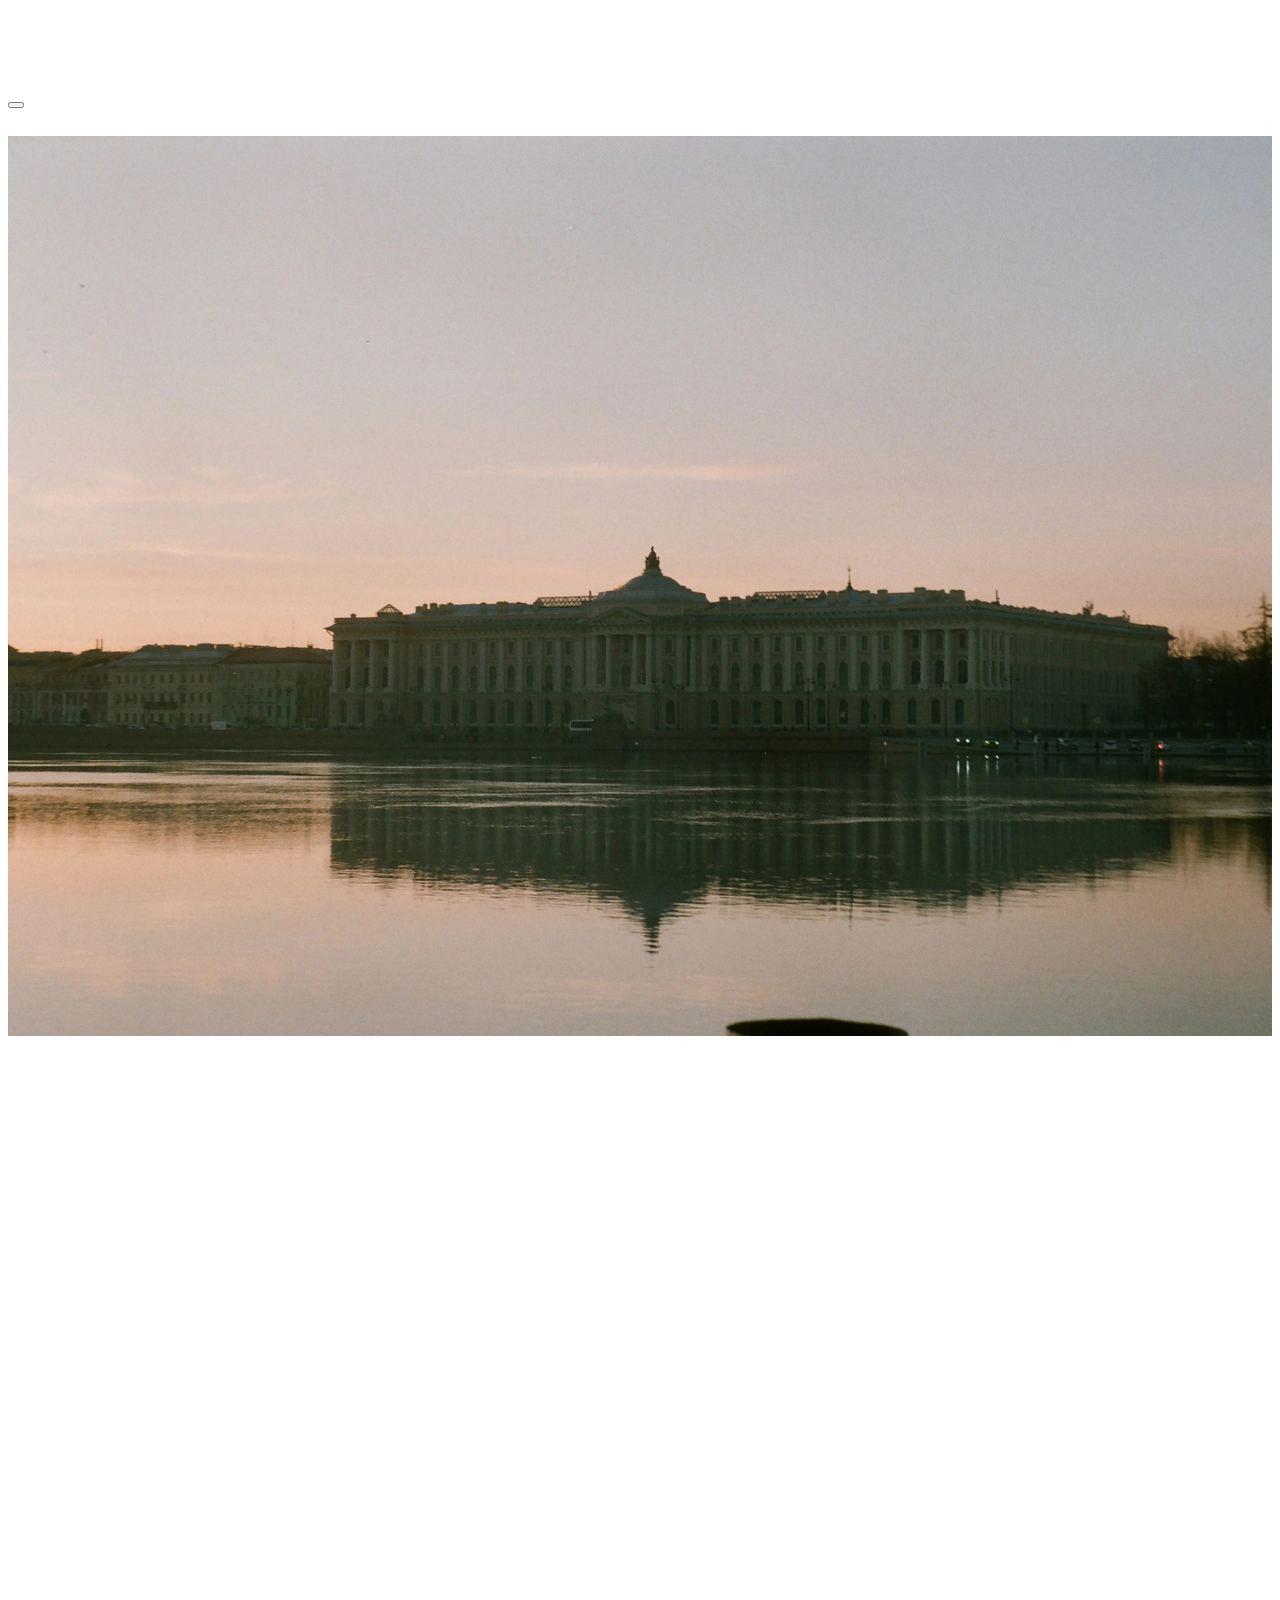
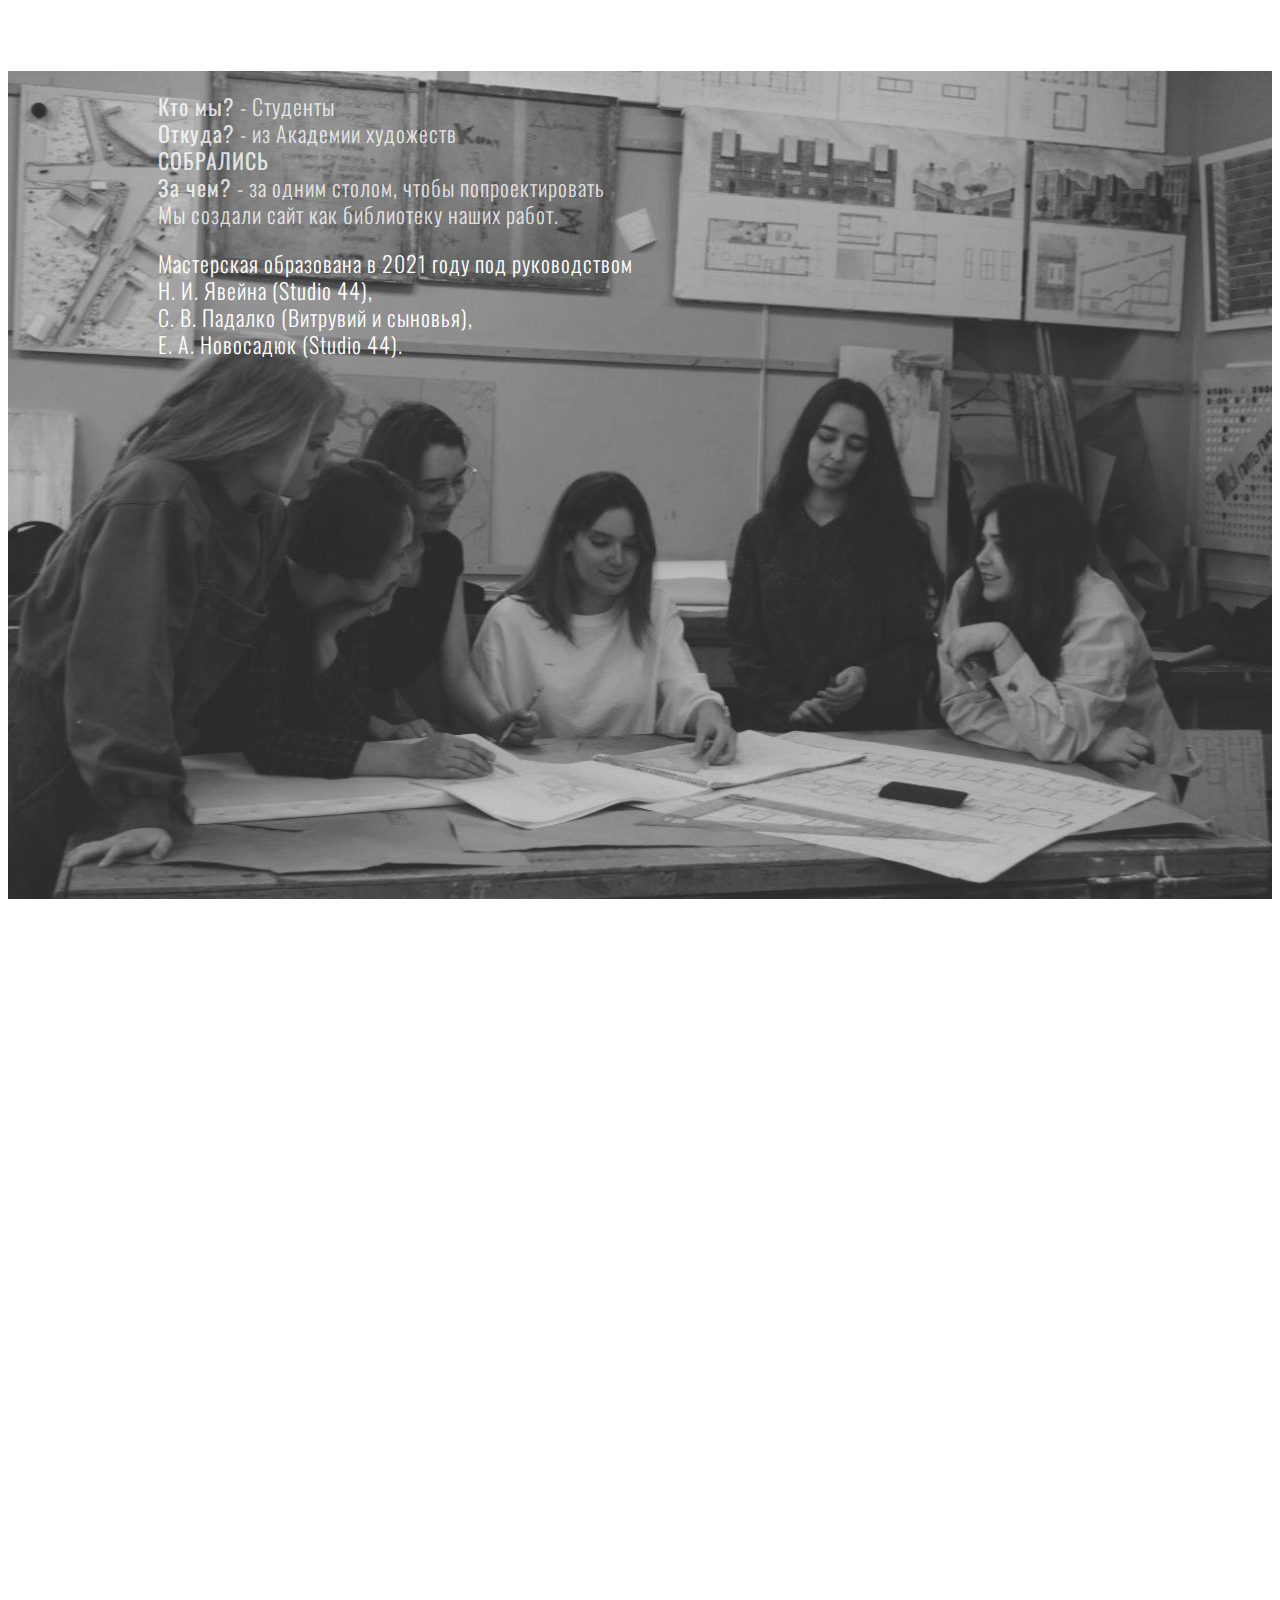
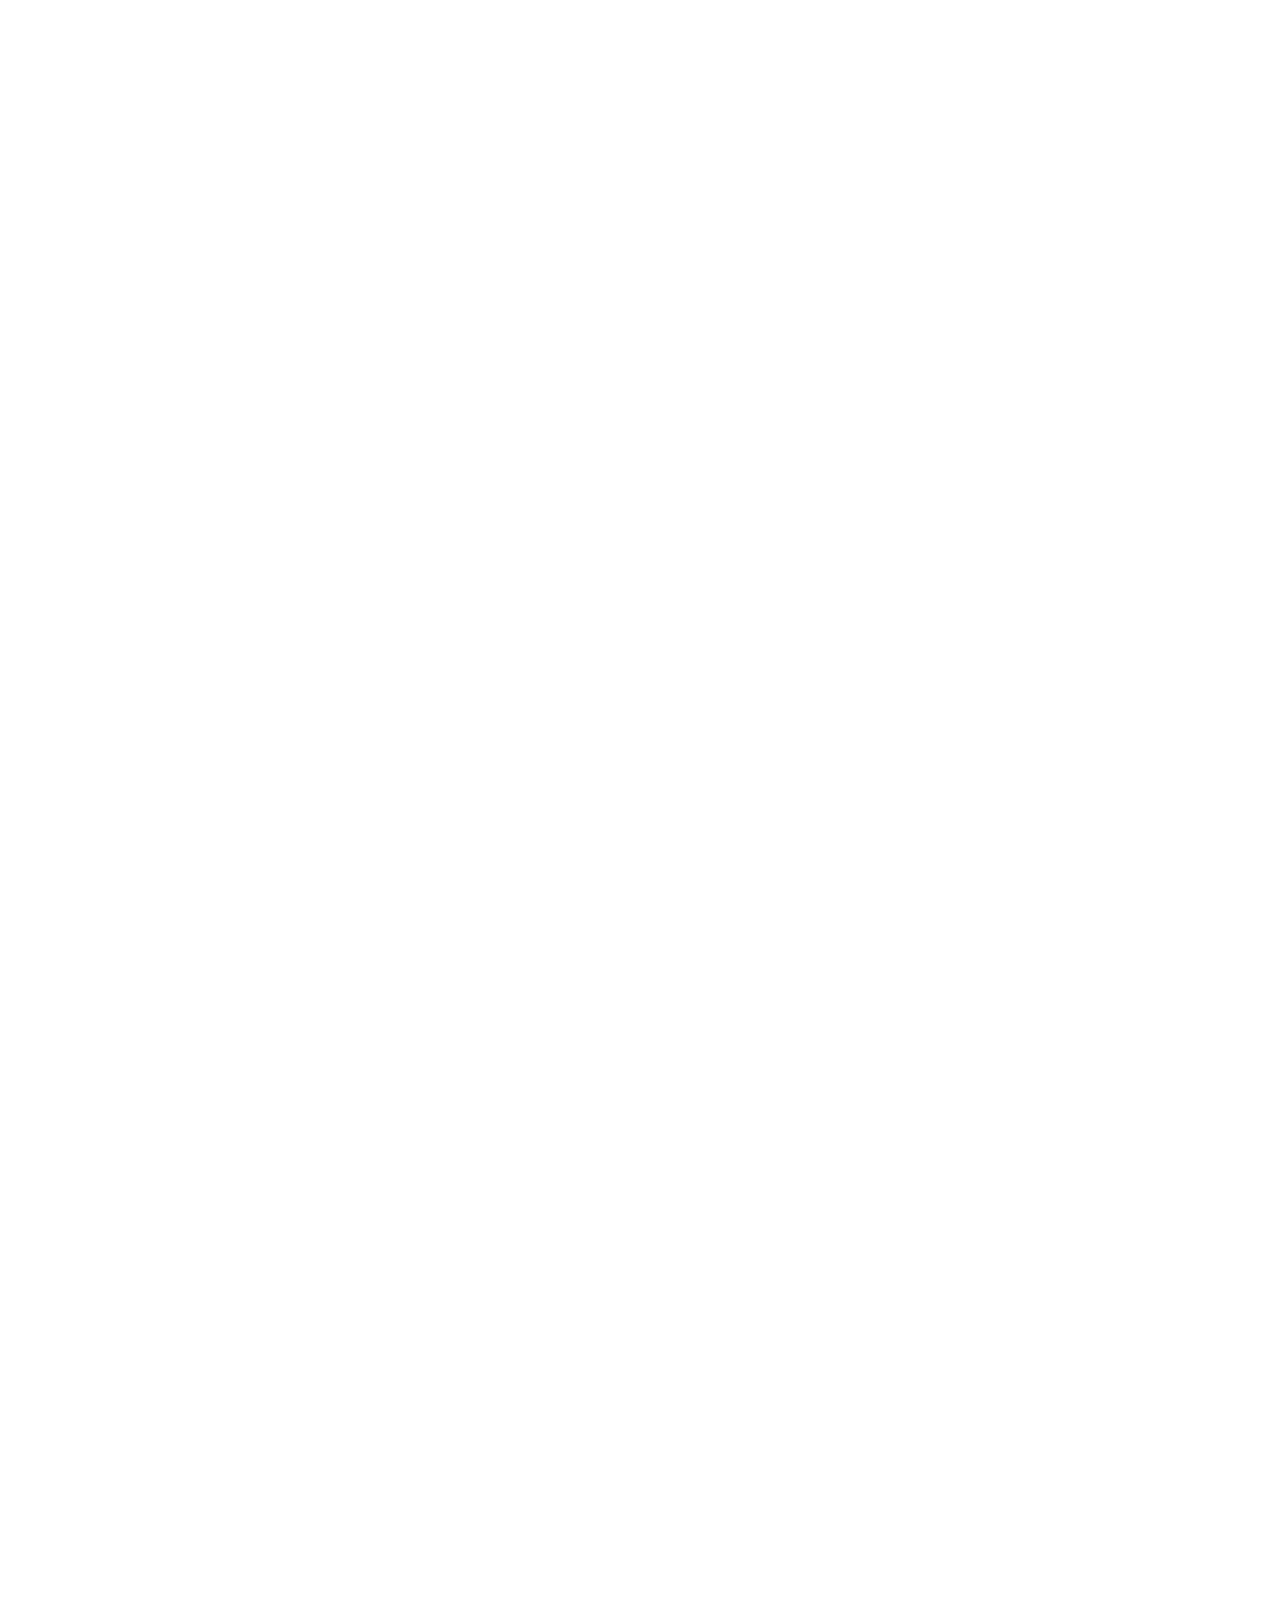
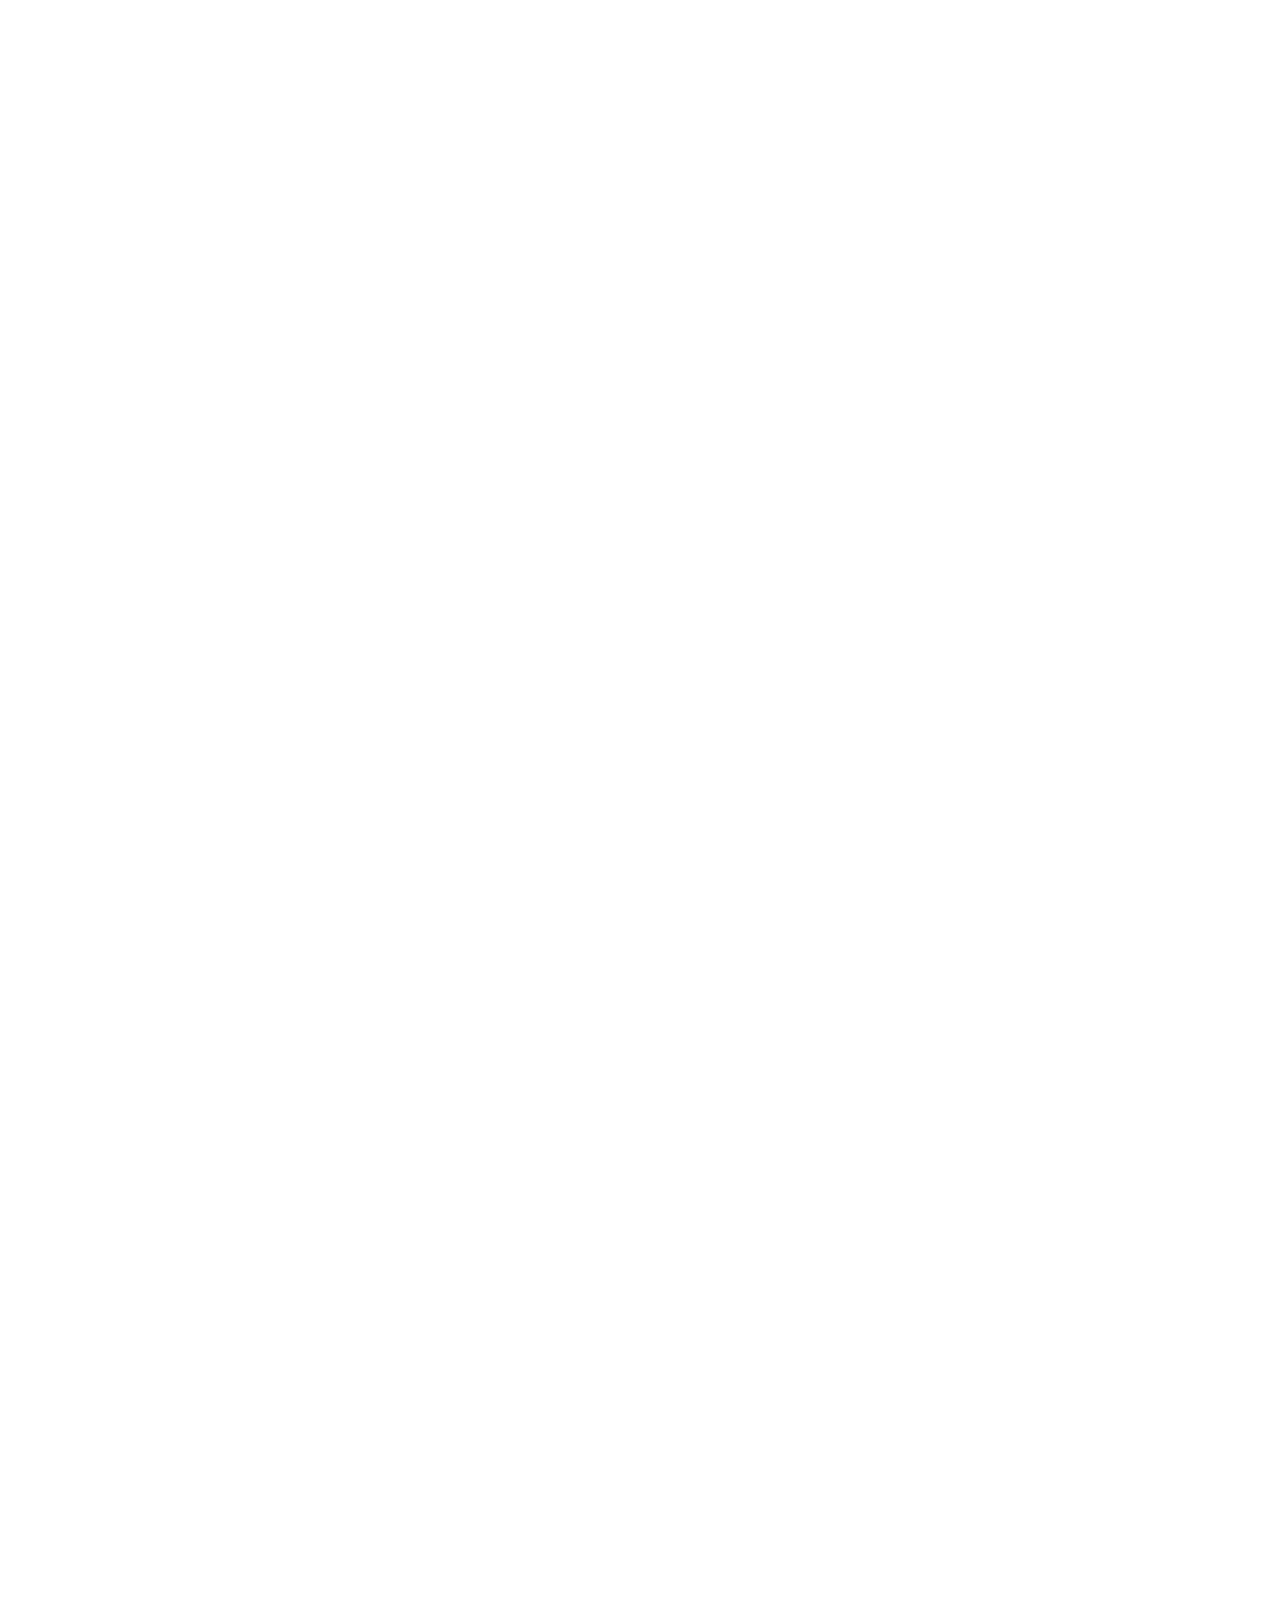
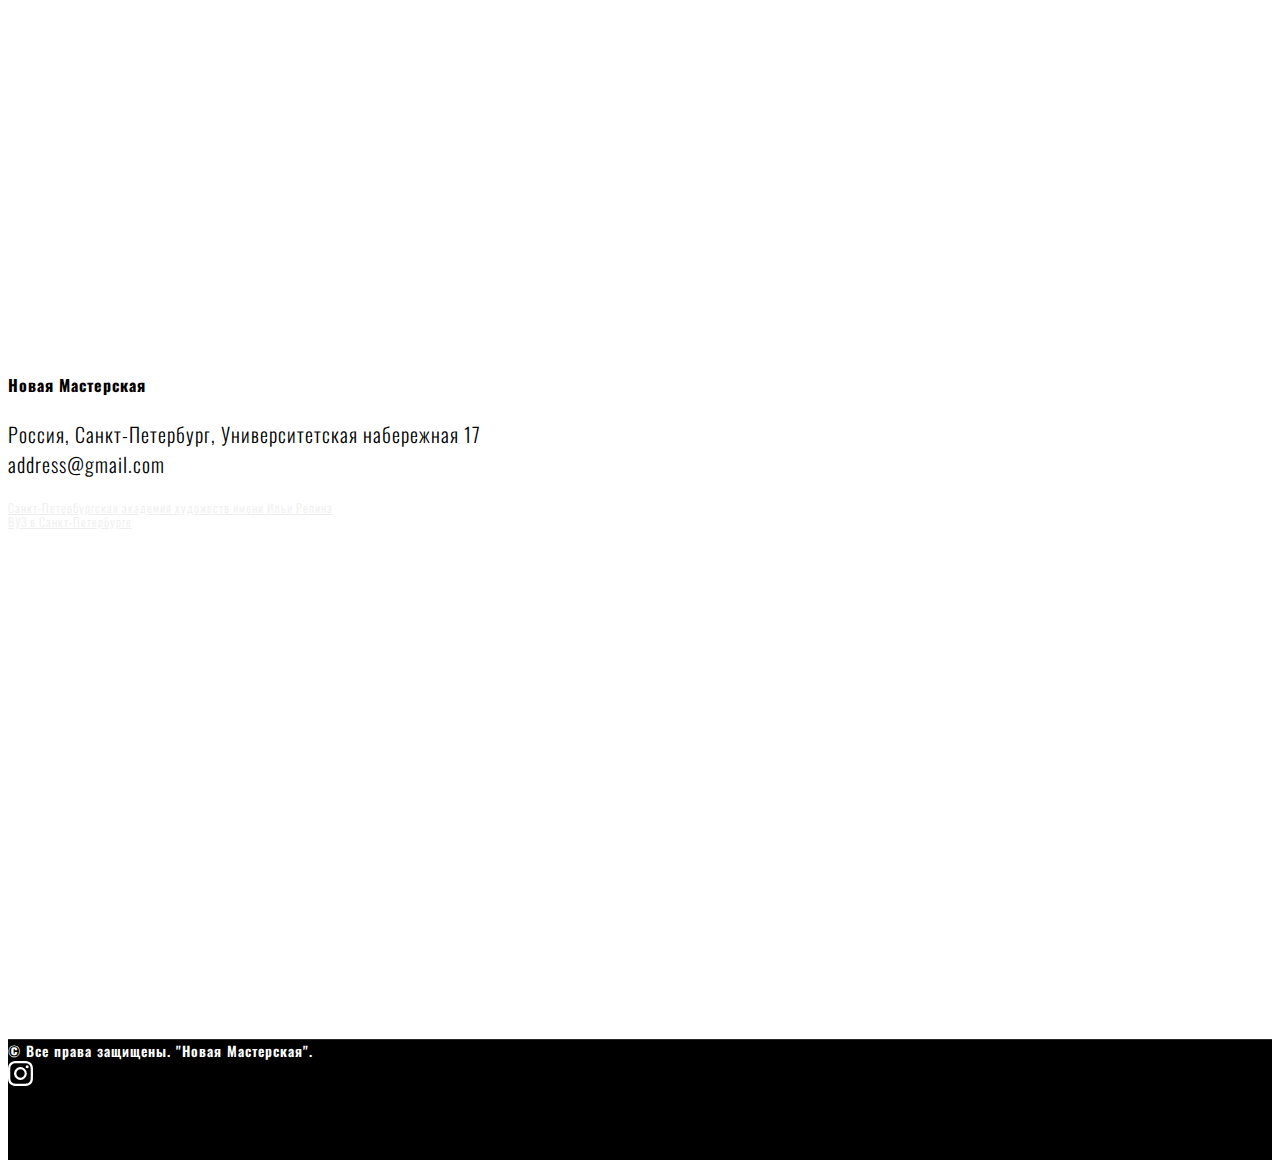
==== index.html @ 82020f6b "Changed font" ====
<!DOCTYPE html>
<html lang="ru">

<head>
    <meta charset="utf-8">
    <meta http-equiv="x-ua-compatible" content="ie=edge">
    <meta name="viewport" content="width=device-width, initial-scale=1">
    <link rel="icon" href="Logo.svg" type="image/svg+xml">
    <title>Новая Мастерская</title>
    <meta name="description" content="Новая мастерская в Академии художеств имени Репина.">
    <meta name="keywords" content="архитектура, мастерская, проект, академия художеств, репинка, в СПБ, в Петербурге">

    <meta property="og:type" content="website">
    <meta property="og:url" content="https://myashka.github.io/workshop/">
    <meta property="og:title" content="Новая Мастерская">
    <meta property="og:image" content="https://myashka.github.io/workshop/templates/img/Logo.png">
    <meta property="og:description" content="Новавя мастерская в Академии художеств имени Репина.">
    <meta property="og:site_name" content="Новая мастерская">
    <meta property="og:locale" content="ru_RU">

    <!-- Vendor CSS Files -->
    <link href="https://unpkg.com/aos@2.3.1/dist/aos.css" rel="stylesheet">
    <link href="https://cdn.jsdelivr.net/npm/bootstrap@5.1.3/dist/css/bootstrap.min.css" rel="stylesheet"
        integrity="sha384-1BmE4kWBq78iYhFldvKuhfTAU6auU8tT94WrHftjDbrCEXSU1oBoqyl2QvZ6jIW3" crossorigin="anonymous">

    <link rel="preconnect" href="https://fonts.googleapis.com">
    <link rel="preconnect" href="https://fonts.gstatic.com" crossorigin>
    <link href="https://fonts.googleapis.com/css2?family=Oswald:wght@300;400;600&display=swap" rel="stylesheet">

    <link rel="prefetch" href="templates/css/style.css" as="style" />
    <link rel="preload" href="templates/css/style.css" as="style" />

    <link rel="preconnect" href="https://myashka.github.io/workshop/" />
    <link rel="dns-prefetch" href="https://myashka.github.io/workshop/" />

    <!-- Template Main CSS File -->
    <link href="templates/css/style.css" rel="stylesheet">

</head>

<body>
    <!-- Back to top button -->

    <!-- ======= Header ======= -->
    <header id="header" class="fixed-top">
        <nav id="navbar" class="navbar navbar-expand-lg navbar-dark">
            <div class="container d-flex align-items-center">
                <div class="logo me-auto my-1">
                    <h1><a href="index.html">
                            <svg version="1.1" id="logo-svg" xmlns="http://www.w3.org/2000/svg"
                                xmlns:xlink="http://www.w3.org/1999/xlink" x="0px" y="0px" viewBox="0 0 1000 1000"
                                style="width: 52px; height: 52px;" xml:space="preserve">
                                <style type="text/css">
                                    .st0 {
                                        fill: none;
                                        stroke: #fff;
                                        stroke-miterlimit: 10;
                                        stroke-width: 15px;
                                    }

                                    .st1 {
                                        stroke: #fff;
                                        stroke-miterlimit: 10;
                                        stroke-width: 5px;
                                    }
                                </style>
                                <rect x="50.3" y="47.2" class="st0" width="906.6" height="422.7" />
                                <rect x="50.3" y="529.8" class="st0" width="906.6" height="424" />
                                <rect y="469.9" class="st0" width="1000" height="59.9" />
                                <rect class="st0" width="1000" height="1000" />
                                <polyline class="st0"
                                    points="0,1000 50.3,953.8 50.3,47.2 0,0 1000,0 956.9,47.2 956.9,953.8 1000,1000 " />
                                <circle class="st0" cx="26" cy="514.8" r="1.5" />
                                <circle class="st1" cx="26" cy="484.5" r="1.5" />
                                <circle class="st1" cx="978.4" cy="514.8" r="1.5" />
                                <circle class="st1" cx="978.4" cy="953.8" r="1.5" />
                                <circle class="st1" cx="956.9" cy="976.9" r="1.5" />
                                <circle class="st1" cx="50.3" cy="976.9" r="1.5" />
                                <circle class="st1" cx="26.7" cy="955.3" r="1.5" />
                                <circle class="st1" cx="978.4" cy="47.2" r="1.5" />
                                <circle class="st1" cx="956.9" cy="23.6" r="1.5" />
                                <circle class="st1" cx="50.3" cy="23.6" r="1.5" />
                                <circle class="st1" cx="25.2" cy="47.2" r="1.5" />
                                <circle class="st1" cx="978.4" cy="484.5" r="1.5" />
                            </svg>
                            Новая Мастерская
                        </a>
                    </h1>
                </div>
                <button class="navbar-toggler" type="button" data-bs-toggle="collapse" data-bs-target="#navContent"
                    aria-controls="navContent" aria-expanded="false" aria-label="Toggle navigation">
                    <span class="navbar-toggler-icon"></span>
                </button>
                <div class="collapse navbar-collapse" id="navContent">
                    <ul class="navbar-nav ms-auto">
                        <li class="nav-item mx-3">
                            <a href="#projects" class="nav-link" aria-current="page">ПРОЕКТЫ</a>
                        </li>
                        <li class="nav-item mx-3">
                            <a href="#aboutus" class="nav-link" aria-current="page">О НАС</a>
                        </li>
                        <li class="nav-item mx-3">
                            <a href="#contacts" class="nav-link" aria-current="page">КОНТАКТЫ</a>
                        </li>
                    </ul>
                </div>
            </div>
        </nav>
    </header>
    <!-- End Header -->
    <!-- Start Academy Section -->
    <section id="academy" class="academy">
        <div class="bg-image"></div>
    </section>
    <!-- End Academy Section -->

    <!-- Start Projects Section -->
    <section id="projects" class="projects">
        <div class="container aos-init aos-animate" data-aos="fade-up">
            <div class="row projects-container" style="position: relative;">
                <div class="col-lg-4 col-md-6 projects-item" style="left: 0px; top: 0px;">
                    <div class="projects-wrap">
                        <a href="projects/redalley.html">
                            <!-- TODO height of imgs-->
                            <img src="templates/img/redline.jpg" alt="Project 1" class="img-fluid"
                                style="height: 300px;">
                            <div class="projects-info">
                                <h4>Кленовая аллея</h4>
                            </div>
                        </a>
                    </div>
                </div>
            </div>
        </div>
    </section>
    <!-- End Projects Section -->

    <!--Start About Us Section-->
    <section id="aboutus" class="aboutus">
        <div class="bg-image d-flex align-items-center">
            <div class="container-fluid">
                <div class="col-lg-6 aboutus-col">
                    <p class="aboutus-text">
                        <b>Кто мы?</b> - Студенты <br>
                        <b>Откуда?</b> - из Aкадемии художеств <br>
                        <b>СОБРАЛИСЬ</b><br>
                        <b>За чем?</b> - за одним столом, чтобы попроектировать <br>
                        Мы создали сайт как библиотеку наших работ.
                    </p>
                    <p class="aboutus-teachers">Мастерская образована в 2021 году под руководством <br> Н. И. Явейна
                        (Studio 44), <br>С. В. Падалко (Витрувий и
                        сыновья), <br>Е. А. Новосадюк (Studio 44).</p>
                </div>
            </div>
        </div>
        <div id="people" class="container mt-5 aos-init aos-animate" data-aos="fade-up">
            <div class="row aboutus-container justify-content-center" style="position: relative;">
                <div class="col-lg-3 col-md-6 aboutus-item gx-5">
                    <div class="aboutus-wrap aos-init aos-animate" data-aos="fade-up">
                        <img src="templates/img/analips.jpg" alt="Lips photo">
                        <h3>Анастасия Липс</h3>
                        <p>Lorem, ipsum dolor. <br>
                            <a href="mailto:ana.lips@mail.ru">
                                <svg xmlns="http://www.w3.org/2000/svg" width="25" height="25" fill="currentColor"
                                    class="bi bi-envelope" viewBox="0 0 16 16">
                                    <path
                                        d="M0 4a2 2 0 0 1 2-2h12a2 2 0 0 1 2 2v8a2 2 0 0 1-2 2H2a2 2 0 0 1-2-2V4Zm2-1a1 1 0 0 0-1 1v.217l7 4.2 7-4.2V4a1 1 0 0 0-1-1H2Zm13 2.383-4.708 2.825L15 11.105V5.383Zm-.034 6.876-5.64-3.471L8 9.583l-1.326-.795-5.64 3.47A1 1 0 0 0 2 13h12a1 1 0 0 0 .966-.741ZM1 11.105l4.708-2.897L1 5.383v5.722Z" />
                                </svg>
                                ana.lips@mail.ru
                            </a>
                            <br>
                            <a href="https://www.instagram.com/ms___lips/">
                                <svg xmlns="http://www.w3.org/2000/svg" width="20" height="20" fill="#000"
                                    style="margin-left: 3px; margin-right: 2px;" class="bi bi-instagram"
                                    viewBox="0 0 16 16">
                                    <path
                                        d="M8 0C5.829 0 5.556.01 4.703.048 3.85.088 3.269.222 2.76.42a3.917 3.917 0 0 0-1.417.923A3.927 3.927 0 0 0 .42 2.76C.222 3.268.087 3.85.048 4.7.01 5.555 0 5.827 0 8.001c0 2.172.01 2.444.048 3.297.04.852.174 1.433.372 1.942.205.526.478.972.923 1.417.444.445.89.719 1.416.923.51.198 1.09.333 1.942.372C5.555 15.99 5.827 16 8 16s2.444-.01 3.298-.048c.851-.04 1.434-.174 1.943-.372a3.916 3.916 0 0 0 1.416-.923c.445-.445.718-.891.923-1.417.197-.509.332-1.09.372-1.942C15.99 10.445 16 10.173 16 8s-.01-2.445-.048-3.299c-.04-.851-.175-1.433-.372-1.941a3.926 3.926 0 0 0-.923-1.417A3.911 3.911 0 0 0 13.24.42c-.51-.198-1.092-.333-1.943-.372C10.443.01 10.172 0 7.998 0h.003zm-.717 1.442h.718c2.136 0 2.389.007 3.232.046.78.035 1.204.166 1.486.275.373.145.64.319.92.599.28.28.453.546.598.92.11.281.24.705.275 1.485.039.843.047 1.096.047 3.231s-.008 2.389-.047 3.232c-.035.78-.166 1.203-.275 1.485a2.47 2.47 0 0 1-.599.919c-.28.28-.546.453-.92.598-.28.11-.704.24-1.485.276-.843.038-1.096.047-3.232.047s-2.39-.009-3.233-.047c-.78-.036-1.203-.166-1.485-.276a2.478 2.478 0 0 1-.92-.598 2.48 2.48 0 0 1-.6-.92c-.109-.281-.24-.705-.275-1.485-.038-.843-.046-1.096-.046-3.233 0-2.136.008-2.388.046-3.231.036-.78.166-1.204.276-1.486.145-.373.319-.64.599-.92.28-.28.546-.453.92-.598.282-.11.705-.24 1.485-.276.738-.034 1.024-.044 2.515-.045v.002zm4.988 1.328a.96.96 0 1 0 0 1.92.96.96 0 0 0 0-1.92zm-4.27 1.122a4.109 4.109 0 1 0 0 8.217 4.109 4.109 0 0 0 0-8.217zm0 1.441a2.667 2.667 0 1 1 0 5.334 2.667 2.667 0 0 1 0-5.334z" />
                                </svg>
                                ms___lips
                            </a>
                        </p>
                    </div>
                </div>
                <div class="col-lg-3 col-md-6 aboutus-item gx-5">
                    <div class="aboutus-wrap aos-init aos-animate" data-aos="fade-up" data-aos-delay="100">
                        <img src="templates/img/lali.jpg" alt="Razmadze photo">
                        <h3>Лали Размадзе</h3>
                        <p>Lorem, ipsum dolor. <br>
                            <a href="mailto: leonalali13@gmail.com">
                                <svg xmlns="http://www.w3.org/2000/svg" width="25" height="25" fill="currentColor"
                                    class="bi bi-envelope" viewBox="0 0 16 16">
                                    <path
                                        d="M0 4a2 2 0 0 1 2-2h12a2 2 0 0 1 2 2v8a2 2 0 0 1-2 2H2a2 2 0 0 1-2-2V4Zm2-1a1 1 0 0 0-1 1v.217l7 4.2 7-4.2V4a1 1 0 0 0-1-1H2Zm13 2.383-4.708 2.825L15 11.105V5.383Zm-.034 6.876-5.64-3.471L8 9.583l-1.326-.795-5.64 3.47A1 1 0 0 0 2 13h12a1 1 0 0 0 .966-.741ZM1 11.105l4.708-2.897L1 5.383v5.722Z" />
                                </svg>
                                leonalali13@gmail.com
                            </a>
                            <br>
                            <a href="https://www.instagram.com/kebabshina/">
                                <svg xmlns="http://www.w3.org/2000/svg" width="20" height="20" fill="#000"
                                    style="margin-left: 3px; margin-right: 2px;" class="bi bi-instagram"
                                    viewBox="0 0 16 16">
                                    <path
                                        d="M8 0C5.829 0 5.556.01 4.703.048 3.85.088 3.269.222 2.76.42a3.917 3.917 0 0 0-1.417.923A3.927 3.927 0 0 0 .42 2.76C.222 3.268.087 3.85.048 4.7.01 5.555 0 5.827 0 8.001c0 2.172.01 2.444.048 3.297.04.852.174 1.433.372 1.942.205.526.478.972.923 1.417.444.445.89.719 1.416.923.51.198 1.09.333 1.942.372C5.555 15.99 5.827 16 8 16s2.444-.01 3.298-.048c.851-.04 1.434-.174 1.943-.372a3.916 3.916 0 0 0 1.416-.923c.445-.445.718-.891.923-1.417.197-.509.332-1.09.372-1.942C15.99 10.445 16 10.173 16 8s-.01-2.445-.048-3.299c-.04-.851-.175-1.433-.372-1.941a3.926 3.926 0 0 0-.923-1.417A3.911 3.911 0 0 0 13.24.42c-.51-.198-1.092-.333-1.943-.372C10.443.01 10.172 0 7.998 0h.003zm-.717 1.442h.718c2.136 0 2.389.007 3.232.046.78.035 1.204.166 1.486.275.373.145.64.319.92.599.28.28.453.546.598.92.11.281.24.705.275 1.485.039.843.047 1.096.047 3.231s-.008 2.389-.047 3.232c-.035.78-.166 1.203-.275 1.485a2.47 2.47 0 0 1-.599.919c-.28.28-.546.453-.92.598-.28.11-.704.24-1.485.276-.843.038-1.096.047-3.232.047s-2.39-.009-3.233-.047c-.78-.036-1.203-.166-1.485-.276a2.478 2.478 0 0 1-.92-.598 2.48 2.48 0 0 1-.6-.92c-.109-.281-.24-.705-.275-1.485-.038-.843-.046-1.096-.046-3.233 0-2.136.008-2.388.046-3.231.036-.78.166-1.204.276-1.486.145-.373.319-.64.599-.92.28-.28.546-.453.92-.598.282-.11.705-.24 1.485-.276.738-.034 1.024-.044 2.515-.045v.002zm4.988 1.328a.96.96 0 1 0 0 1.92.96.96 0 0 0 0-1.92zm-4.27 1.122a4.109 4.109 0 1 0 0 8.217 4.109 4.109 0 0 0 0-8.217zm0 1.441a2.667 2.667 0 1 1 0 5.334 2.667 2.667 0 0 1 0-5.334z" />
                                </svg>
                                kebabshina
                            </a>
                        </p>
                    </div>
                </div>
                <div class="col-lg-3 col-md-6 aboutus-item gx-5">
                    <div class="aboutus-wrap aos-init aos-animate" data-aos="fade-up">
                        <img src="templates/img/ira.jpg" alt="Kashcheeva photo">
                        <h3>Ирина Кащеева</h3>
                        <p>Lorem, ipsum dolor. <br>
                            <a href="mailto: irinakashcheeva@yandex.ru">
                                <svg xmlns="http://www.w3.org/2000/svg" width="25" height="25" fill="currentColor"
                                    class="bi bi-envelope" viewBox="0 0 16 16">
                                    <path
                                        d="M0 4a2 2 0 0 1 2-2h12a2 2 0 0 1 2 2v8a2 2 0 0 1-2 2H2a2 2 0 0 1-2-2V4Zm2-1a1 1 0 0 0-1 1v.217l7 4.2 7-4.2V4a1 1 0 0 0-1-1H2Zm13 2.383-4.708 2.825L15 11.105V5.383Zm-.034 6.876-5.64-3.471L8 9.583l-1.326-.795-5.64 3.47A1 1 0 0 0 2 13h12a1 1 0 0 0 .966-.741ZM1 11.105l4.708-2.897L1 5.383v5.722Z" />
                                </svg>
                                irinakashcheeva@yandex.ru
                            </a>
                            <br>
                            <a href="https://www.instagram.com/kvaira_/">
                                <svg xmlns="http://www.w3.org/2000/svg" width="20" height="20" fill="#000"
                                    style="margin-left: 3px; margin-right: 2px;" class="bi bi-instagram"
                                    viewBox="0 0 16 16">
                                    <path
                                        d="M8 0C5.829 0 5.556.01 4.703.048 3.85.088 3.269.222 2.76.42a3.917 3.917 0 0 0-1.417.923A3.927 3.927 0 0 0 .42 2.76C.222 3.268.087 3.85.048 4.7.01 5.555 0 5.827 0 8.001c0 2.172.01 2.444.048 3.297.04.852.174 1.433.372 1.942.205.526.478.972.923 1.417.444.445.89.719 1.416.923.51.198 1.09.333 1.942.372C5.555 15.99 5.827 16 8 16s2.444-.01 3.298-.048c.851-.04 1.434-.174 1.943-.372a3.916 3.916 0 0 0 1.416-.923c.445-.445.718-.891.923-1.417.197-.509.332-1.09.372-1.942C15.99 10.445 16 10.173 16 8s-.01-2.445-.048-3.299c-.04-.851-.175-1.433-.372-1.941a3.926 3.926 0 0 0-.923-1.417A3.911 3.911 0 0 0 13.24.42c-.51-.198-1.092-.333-1.943-.372C10.443.01 10.172 0 7.998 0h.003zm-.717 1.442h.718c2.136 0 2.389.007 3.232.046.78.035 1.204.166 1.486.275.373.145.64.319.92.599.28.28.453.546.598.92.11.281.24.705.275 1.485.039.843.047 1.096.047 3.231s-.008 2.389-.047 3.232c-.035.78-.166 1.203-.275 1.485a2.47 2.47 0 0 1-.599.919c-.28.28-.546.453-.92.598-.28.11-.704.24-1.485.276-.843.038-1.096.047-3.232.047s-2.39-.009-3.233-.047c-.78-.036-1.203-.166-1.485-.276a2.478 2.478 0 0 1-.92-.598 2.48 2.48 0 0 1-.6-.92c-.109-.281-.24-.705-.275-1.485-.038-.843-.046-1.096-.046-3.233 0-2.136.008-2.388.046-3.231.036-.78.166-1.204.276-1.486.145-.373.319-.64.599-.92.28-.28.546-.453.92-.598.282-.11.705-.24 1.485-.276.738-.034 1.024-.044 2.515-.045v.002zm4.988 1.328a.96.96 0 1 0 0 1.92.96.96 0 0 0 0-1.92zm-4.27 1.122a4.109 4.109 0 1 0 0 8.217 4.109 4.109 0 0 0 0-8.217zm0 1.441a2.667 2.667 0 1 1 0 5.334 2.667 2.667 0 0 1 0-5.334z" />
                                </svg>
                                kvaira_
                            </a>
                        </p>
                    </div>
                </div>
                <div class="col-lg-3 col-md-6 aboutus-item gx-5">
                    <div class="aboutus-wrap aos-init aos-animate" data-aos="fade-up" data-aos-delay="300">
                        <img src="templates/img/dasha.jpg" alt="Elsukova photo">
                        <h3>Дарья Елсукова</h3>
                        <p>Lorem, ipsum dolor. <br>
                            <a href="mailto: dashael00@icloud.com">
                                <svg xmlns="http://www.w3.org/2000/svg" width="25" height="25" fill="currentColor"
                                    class="bi bi-envelope" viewBox="0 0 16 16">
                                    <path
                                        d="M0 4a2 2 0 0 1 2-2h12a2 2 0 0 1 2 2v8a2 2 0 0 1-2 2H2a2 2 0 0 1-2-2V4Zm2-1a1 1 0 0 0-1 1v.217l7 4.2 7-4.2V4a1 1 0 0 0-1-1H2Zm13 2.383-4.708 2.825L15 11.105V5.383Zm-.034 6.876-5.64-3.471L8 9.583l-1.326-.795-5.64 3.47A1 1 0 0 0 2 13h12a1 1 0 0 0 .966-.741ZM1 11.105l4.708-2.897L1 5.383v5.722Z" />
                                </svg>
                                dashael00@icloud.com
                            </a>
                            <br>
                            <a href="https://www.instagram.com/dashaelsukova/">
                                <svg xmlns="http://www.w3.org/2000/svg" width="20" height="20" fill="#000"
                                    style="margin-left: 3px; margin-right: 2px;" class="bi bi-instagram"
                                    viewBox="0 0 16 16">
                                    <path
                                        d="M8 0C5.829 0 5.556.01 4.703.048 3.85.088 3.269.222 2.76.42a3.917 3.917 0 0 0-1.417.923A3.927 3.927 0 0 0 .42 2.76C.222 3.268.087 3.85.048 4.7.01 5.555 0 5.827 0 8.001c0 2.172.01 2.444.048 3.297.04.852.174 1.433.372 1.942.205.526.478.972.923 1.417.444.445.89.719 1.416.923.51.198 1.09.333 1.942.372C5.555 15.99 5.827 16 8 16s2.444-.01 3.298-.048c.851-.04 1.434-.174 1.943-.372a3.916 3.916 0 0 0 1.416-.923c.445-.445.718-.891.923-1.417.197-.509.332-1.09.372-1.942C15.99 10.445 16 10.173 16 8s-.01-2.445-.048-3.299c-.04-.851-.175-1.433-.372-1.941a3.926 3.926 0 0 0-.923-1.417A3.911 3.911 0 0 0 13.24.42c-.51-.198-1.092-.333-1.943-.372C10.443.01 10.172 0 7.998 0h.003zm-.717 1.442h.718c2.136 0 2.389.007 3.232.046.78.035 1.204.166 1.486.275.373.145.64.319.92.599.28.28.453.546.598.92.11.281.24.705.275 1.485.039.843.047 1.096.047 3.231s-.008 2.389-.047 3.232c-.035.78-.166 1.203-.275 1.485a2.47 2.47 0 0 1-.599.919c-.28.28-.546.453-.92.598-.28.11-.704.24-1.485.276-.843.038-1.096.047-3.232.047s-2.39-.009-3.233-.047c-.78-.036-1.203-.166-1.485-.276a2.478 2.478 0 0 1-.92-.598 2.48 2.48 0 0 1-.6-.92c-.109-.281-.24-.705-.275-1.485-.038-.843-.046-1.096-.046-3.233 0-2.136.008-2.388.046-3.231.036-.78.166-1.204.276-1.486.145-.373.319-.64.599-.92.28-.28.546-.453.92-.598.282-.11.705-.24 1.485-.276.738-.034 1.024-.044 2.515-.045v.002zm4.988 1.328a.96.96 0 1 0 0 1.92.96.96 0 0 0 0-1.92zm-4.27 1.122a4.109 4.109 0 1 0 0 8.217 4.109 4.109 0 0 0 0-8.217zm0 1.441a2.667 2.667 0 1 1 0 5.334 2.667 2.667 0 0 1 0-5.334z" />
                                </svg>
                                dashaelsukova
                            </a>
                        </p>
                    </div>
                </div>
                <div class="col-lg-3 col-md-6 aboutus-item gx-5">
                    <div class="aboutus-wrap aos-init aos-animate" data-aos="fade-up" data-aos-delay="100">
                        <img src="templates/img/sima.jpg" alt="Vershinina photo">
                        <h3>Серафима Вершинина</h3>
                        <p>Lorem, ipsum dolor. <br>
                            <a href="mailto: vershininasima@mail.ru">
                                <svg xmlns="http://www.w3.org/2000/svg" width="25" height="25" fill="currentColor"
                                    class="bi bi-envelope" viewBox="0 0 16 16">
                                    <path
                                        d="M0 4a2 2 0 0 1 2-2h12a2 2 0 0 1 2 2v8a2 2 0 0 1-2 2H2a2 2 0 0 1-2-2V4Zm2-1a1 1 0 0 0-1 1v.217l7 4.2 7-4.2V4a1 1 0 0 0-1-1H2Zm13 2.383-4.708 2.825L15 11.105V5.383Zm-.034 6.876-5.64-3.471L8 9.583l-1.326-.795-5.64 3.47A1 1 0 0 0 2 13h12a1 1 0 0 0 .966-.741ZM1 11.105l4.708-2.897L1 5.383v5.722Z" />
                                </svg>
                                vershininasima@mail.ru
                            </a>
                            <br>
                            <a href="https://www.instagram.com/sever_shi/">
                                <svg xmlns="http://www.w3.org/2000/svg" width="20" height="20" fill="#000"
                                    style="margin-left: 3px; margin-right: 2px;" class="bi bi-instagram"
                                    viewBox="0 0 16 16">
                                    <path
                                        d="M8 0C5.829 0 5.556.01 4.703.048 3.85.088 3.269.222 2.76.42a3.917 3.917 0 0 0-1.417.923A3.927 3.927 0 0 0 .42 2.76C.222 3.268.087 3.85.048 4.7.01 5.555 0 5.827 0 8.001c0 2.172.01 2.444.048 3.297.04.852.174 1.433.372 1.942.205.526.478.972.923 1.417.444.445.89.719 1.416.923.51.198 1.09.333 1.942.372C5.555 15.99 5.827 16 8 16s2.444-.01 3.298-.048c.851-.04 1.434-.174 1.943-.372a3.916 3.916 0 0 0 1.416-.923c.445-.445.718-.891.923-1.417.197-.509.332-1.09.372-1.942C15.99 10.445 16 10.173 16 8s-.01-2.445-.048-3.299c-.04-.851-.175-1.433-.372-1.941a3.926 3.926 0 0 0-.923-1.417A3.911 3.911 0 0 0 13.24.42c-.51-.198-1.092-.333-1.943-.372C10.443.01 10.172 0 7.998 0h.003zm-.717 1.442h.718c2.136 0 2.389.007 3.232.046.78.035 1.204.166 1.486.275.373.145.64.319.92.599.28.28.453.546.598.92.11.281.24.705.275 1.485.039.843.047 1.096.047 3.231s-.008 2.389-.047 3.232c-.035.78-.166 1.203-.275 1.485a2.47 2.47 0 0 1-.599.919c-.28.28-.546.453-.92.598-.28.11-.704.24-1.485.276-.843.038-1.096.047-3.232.047s-2.39-.009-3.233-.047c-.78-.036-1.203-.166-1.485-.276a2.478 2.478 0 0 1-.92-.598 2.48 2.48 0 0 1-.6-.92c-.109-.281-.24-.705-.275-1.485-.038-.843-.046-1.096-.046-3.233 0-2.136.008-2.388.046-3.231.036-.78.166-1.204.276-1.486.145-.373.319-.64.599-.92.28-.28.546-.453.92-.598.282-.11.705-.24 1.485-.276.738-.034 1.024-.044 2.515-.045v.002zm4.988 1.328a.96.96 0 1 0 0 1.92.96.96 0 0 0 0-1.92zm-4.27 1.122a4.109 4.109 0 1 0 0 8.217 4.109 4.109 0 0 0 0-8.217zm0 1.441a2.667 2.667 0 1 1 0 5.334 2.667 2.667 0 0 1 0-5.334z" />
                                </svg>
                                sever_shi
                            </a>
                        </p>
                    </div>
                </div>
                <div class="col-lg-3 col-md-6 aboutus-item gx-5">
                    <div class="aboutus-wrap aos-init aos-animate" data-aos="fade-up" data-aos-delay="200">
                        <img src="templates/img/egor.jpg" alt="Mikhnevich photo">
                        <h3>Егор Михневич</h3>
                        <p>Lorem, ipsum dolor. <br>
                            <a href="mailto: mihnevitchegor@yandex.ru">
                                <svg xmlns="http://www.w3.org/2000/svg" width="25" height="25" fill="currentColor"
                                    class="bi bi-envelope" viewBox="0 0 16 16">
                                    <path
                                        d="M0 4a2 2 0 0 1 2-2h12a2 2 0 0 1 2 2v8a2 2 0 0 1-2 2H2a2 2 0 0 1-2-2V4Zm2-1a1 1 0 0 0-1 1v.217l7 4.2 7-4.2V4a1 1 0 0 0-1-1H2Zm13 2.383-4.708 2.825L15 11.105V5.383Zm-.034 6.876-5.64-3.471L8 9.583l-1.326-.795-5.64 3.47A1 1 0 0 0 2 13h12a1 1 0 0 0 .966-.741ZM1 11.105l4.708-2.897L1 5.383v5.722Z" />
                                </svg>
                                mihnevitchegor@yandex.ru
                            </a>
                            <br>
                            <a href="https://instagram.com/mikhnevich_egor/">
                                <svg xmlns="http://www.w3.org/2000/svg" width="20" height="20" fill="#000"
                                    style="margin-left: 3px; margin-right: 2px;" class="bi bi-instagram"
                                    viewBox="0 0 16 16">
                                    <path
                                        d="M8 0C5.829 0 5.556.01 4.703.048 3.85.088 3.269.222 2.76.42a3.917 3.917 0 0 0-1.417.923A3.927 3.927 0 0 0 .42 2.76C.222 3.268.087 3.85.048 4.7.01 5.555 0 5.827 0 8.001c0 2.172.01 2.444.048 3.297.04.852.174 1.433.372 1.942.205.526.478.972.923 1.417.444.445.89.719 1.416.923.51.198 1.09.333 1.942.372C5.555 15.99 5.827 16 8 16s2.444-.01 3.298-.048c.851-.04 1.434-.174 1.943-.372a3.916 3.916 0 0 0 1.416-.923c.445-.445.718-.891.923-1.417.197-.509.332-1.09.372-1.942C15.99 10.445 16 10.173 16 8s-.01-2.445-.048-3.299c-.04-.851-.175-1.433-.372-1.941a3.926 3.926 0 0 0-.923-1.417A3.911 3.911 0 0 0 13.24.42c-.51-.198-1.092-.333-1.943-.372C10.443.01 10.172 0 7.998 0h.003zm-.717 1.442h.718c2.136 0 2.389.007 3.232.046.78.035 1.204.166 1.486.275.373.145.64.319.92.599.28.28.453.546.598.92.11.281.24.705.275 1.485.039.843.047 1.096.047 3.231s-.008 2.389-.047 3.232c-.035.78-.166 1.203-.275 1.485a2.47 2.47 0 0 1-.599.919c-.28.28-.546.453-.92.598-.28.11-.704.24-1.485.276-.843.038-1.096.047-3.232.047s-2.39-.009-3.233-.047c-.78-.036-1.203-.166-1.485-.276a2.478 2.478 0 0 1-.92-.598 2.48 2.48 0 0 1-.6-.92c-.109-.281-.24-.705-.275-1.485-.038-.843-.046-1.096-.046-3.233 0-2.136.008-2.388.046-3.231.036-.78.166-1.204.276-1.486.145-.373.319-.64.599-.92.28-.28.546-.453.92-.598.282-.11.705-.24 1.485-.276.738-.034 1.024-.044 2.515-.045v.002zm4.988 1.328a.96.96 0 1 0 0 1.92.96.96 0 0 0 0-1.92zm-4.27 1.122a4.109 4.109 0 1 0 0 8.217 4.109 4.109 0 0 0 0-8.217zm0 1.441a2.667 2.667 0 1 1 0 5.334 2.667 2.667 0 0 1 0-5.334z" />
                                </svg>
                                mikhnevich_egor
                            </a>
                        </p>
                    </div>
                </div>
                <div class="col-lg-3 col-md-6 aboutus-item gx-5">
                    <div class="aboutus-wrap aos-init aos-animate" data-aos="fade-up" data-aos-delay="200">
                        <img src="templates/img/olya.jpg" alt="Miheeva photo">
                        <h3>Оля Михеева</h3>
                        <p>Lorem, ipsum dolor. <br>
                            <a href="mailto: wild0marjoram@gmail.com">
                                <svg xmlns="http://www.w3.org/2000/svg" width="25" height="25" fill="currentColor"
                                    class="bi bi-envelope" viewBox="0 0 16 16">
                                    <path
                                        d="M0 4a2 2 0 0 1 2-2h12a2 2 0 0 1 2 2v8a2 2 0 0 1-2 2H2a2 2 0 0 1-2-2V4Zm2-1a1 1 0 0 0-1 1v.217l7 4.2 7-4.2V4a1 1 0 0 0-1-1H2Zm13 2.383-4.708 2.825L15 11.105V5.383Zm-.034 6.876-5.64-3.471L8 9.583l-1.326-.795-5.64 3.47A1 1 0 0 0 2 13h12a1 1 0 0 0 .966-.741ZM1 11.105l4.708-2.897L1 5.383v5.722Z" />
                                </svg>
                                wild0marjoram@gmail.com
                            </a>
                            <br>
                            <a href="https://instagram.com/_marjoram/">
                                <svg xmlns="http://www.w3.org/2000/svg" width="20" height="20" fill="#000"
                                    style="margin-left: 3px; margin-right: 2px;" class="bi bi-instagram"
                                    viewBox="0 0 16 16">
                                    <path
                                        d="M8 0C5.829 0 5.556.01 4.703.048 3.85.088 3.269.222 2.76.42a3.917 3.917 0 0 0-1.417.923A3.927 3.927 0 0 0 .42 2.76C.222 3.268.087 3.85.048 4.7.01 5.555 0 5.827 0 8.001c0 2.172.01 2.444.048 3.297.04.852.174 1.433.372 1.942.205.526.478.972.923 1.417.444.445.89.719 1.416.923.51.198 1.09.333 1.942.372C5.555 15.99 5.827 16 8 16s2.444-.01 3.298-.048c.851-.04 1.434-.174 1.943-.372a3.916 3.916 0 0 0 1.416-.923c.445-.445.718-.891.923-1.417.197-.509.332-1.09.372-1.942C15.99 10.445 16 10.173 16 8s-.01-2.445-.048-3.299c-.04-.851-.175-1.433-.372-1.941a3.926 3.926 0 0 0-.923-1.417A3.911 3.911 0 0 0 13.24.42c-.51-.198-1.092-.333-1.943-.372C10.443.01 10.172 0 7.998 0h.003zm-.717 1.442h.718c2.136 0 2.389.007 3.232.046.78.035 1.204.166 1.486.275.373.145.64.319.92.599.28.28.453.546.598.92.11.281.24.705.275 1.485.039.843.047 1.096.047 3.231s-.008 2.389-.047 3.232c-.035.78-.166 1.203-.275 1.485a2.47 2.47 0 0 1-.599.919c-.28.28-.546.453-.92.598-.28.11-.704.24-1.485.276-.843.038-1.096.047-3.232.047s-2.39-.009-3.233-.047c-.78-.036-1.203-.166-1.485-.276a2.478 2.478 0 0 1-.92-.598 2.48 2.48 0 0 1-.6-.92c-.109-.281-.24-.705-.275-1.485-.038-.843-.046-1.096-.046-3.233 0-2.136.008-2.388.046-3.231.036-.78.166-1.204.276-1.486.145-.373.319-.64.599-.92.28-.28.546-.453.92-.598.282-.11.705-.24 1.485-.276.738-.034 1.024-.044 2.515-.045v.002zm4.988 1.328a.96.96 0 1 0 0 1.92.96.96 0 0 0 0-1.92zm-4.27 1.122a4.109 4.109 0 1 0 0 8.217 4.109 4.109 0 0 0 0-8.217zm0 1.441a2.667 2.667 0 1 1 0 5.334 2.667 2.667 0 0 1 0-5.334z" />
                                </svg>
                                _marjoram
                            </a>
                        </p>
                    </div>
                </div>
            </div>
        </div>
    </section>
    <!--End About Us Section-->

    <!--Start Contacts Section-->
    <section id="contacts" class="contacts">
        <div class="container">
            <div class="row aling-items-center contacts-container">
                <div class="col-lg-5 contacts-item">
                    <h4>Новая Мастерская</h4>
                    <p>Россия, Санкт-Петербург, Университетская набережная 17 <br>
                        <a href="mailto:">address@gmail.com</a>
                    </p>
                </div>
                <div class="col-lg-7 contants-map">
                    <div style="position:relative;overflow:hidden;" class="d-flex justify-content-center">
                        <a href="https://yandex.ru/maps/org/sankt_peterburgskaya_akademiya_khudozhestv_imeni_ilyi_repina/66407569040/?utm_medium=mapframe&utm_source=maps"
                            style="color:#eee;font-size:12px;position:absolute;top:0px;">Санкт-Петербургская академия
                            художеств имени Ильи Репина
                        </a>
                        <a href="https://yandex.ru/maps/2/saint-petersburg/category/university_college/184106140/?utm_medium=mapframe&utm_source=maps"
                            style="color:#eee;font-size:12px;position:absolute;top:14px;">ВУЗ в
                            Санкт‑Петербурге
                        </a>
                        <iframe
                            src="https://yandex.ru/map-widget/v1/?um=constructor%3Aca99d862e26154365f6d60e6489d02625d6dcfd394a23fec9993e12fa3329fd4&amp;source=constructor"
                            height="400" frameborder="0">
                        </iframe>
                    </div>
                </div>
            </div>
        </div>
    </section>
    <!--End Contacts Section-->

    <!-- Start Footer -->
    <footer id="footer">
        <div class="footer-wrap" style="border-top: 1px solid;border-top-color: #292929;">
            <div class="container">
                <div class="d-flex align-items-center" style="height:120px">
                    <div class="footer-text d-flex flex-grow-1">
                        <span style="font-weight: 600;">© Все права защищены. "Новая Мастерская".</span>
                    </div>
                    <div class="footer-socials d-flex mx-lg-5 mx-md-0">
                        <a href="https://instagram.com/poka_bez_izuma?utm_medium=copy_link" class="ms-auto">
                            <svg xmlns="http://www.w3.org/2000/svg" width="25" height="25" fill="#fff"
                                class="bi bi-instagram" viewBox="0 0 16 16">
                                <path
                                    d="M8 0C5.829 0 5.556.01 4.703.048 3.85.088 3.269.222 2.76.42a3.917 3.917 0 0 0-1.417.923A3.927 3.927 0 0 0 .42 2.76C.222 3.268.087 3.85.048 4.7.01 5.555 0 5.827 0 8.001c0 2.172.01 2.444.048 3.297.04.852.174 1.433.372 1.942.205.526.478.972.923 1.417.444.445.89.719 1.416.923.51.198 1.09.333 1.942.372C5.555 15.99 5.827 16 8 16s2.444-.01 3.298-.048c.851-.04 1.434-.174 1.943-.372a3.916 3.916 0 0 0 1.416-.923c.445-.445.718-.891.923-1.417.197-.509.332-1.09.372-1.942C15.99 10.445 16 10.173 16 8s-.01-2.445-.048-3.299c-.04-.851-.175-1.433-.372-1.941a3.926 3.926 0 0 0-.923-1.417A3.911 3.911 0 0 0 13.24.42c-.51-.198-1.092-.333-1.943-.372C10.443.01 10.172 0 7.998 0h.003zm-.717 1.442h.718c2.136 0 2.389.007 3.232.046.78.035 1.204.166 1.486.275.373.145.64.319.92.599.28.28.453.546.598.92.11.281.24.705.275 1.485.039.843.047 1.096.047 3.231s-.008 2.389-.047 3.232c-.035.78-.166 1.203-.275 1.485a2.47 2.47 0 0 1-.599.919c-.28.28-.546.453-.92.598-.28.11-.704.24-1.485.276-.843.038-1.096.047-3.232.047s-2.39-.009-3.233-.047c-.78-.036-1.203-.166-1.485-.276a2.478 2.478 0 0 1-.92-.598 2.48 2.48 0 0 1-.6-.92c-.109-.281-.24-.705-.275-1.485-.038-.843-.046-1.096-.046-3.233 0-2.136.008-2.388.046-3.231.036-.78.166-1.204.276-1.486.145-.373.319-.64.599-.92.28-.28.546-.453.92-.598.282-.11.705-.24 1.485-.276.738-.034 1.024-.044 2.515-.045v.002zm4.988 1.328a.96.96 0 1 0 0 1.92.96.96 0 0 0 0-1.92zm-4.27 1.122a4.109 4.109 0 1 0 0 8.217 4.109 4.109 0 0 0 0-8.217zm0 1.441a2.667 2.667 0 1 1 0 5.334 2.667 2.667 0 0 1 0-5.334z" />
                            </svg>
                        </a>
                    </div>
                </div>
            </div>
        </div>
    </footer>
    <!-- End Footer -->

    <!-- Vendor JS Files -->
    <script src="https://unpkg.com/aos@2.3.1/dist/aos.js"></script>
    <script src="https://code.jquery.com/jquery-3.5.1.slim.min.js"
        integrity="sha256-4+XzXVhsDmqanXGHaHvgh1gMQKX40OUvDEBTu8JcmNs=" crossorigin="anonymous"></script>
    <script src="https://cdn.jsdelivr.net/npm/bootstrap@5.1.3/dist/js/bootstrap.bundle.min.js"
        integrity="sha384-ka7Sk0Gln4gmtz2MlQnikT1wXgYsOg+OMhuP+IlRH9sENBO0LRn5q+8nbTov4+1p"
        crossorigin="anonymous"></script>

    <!-- Template Main JS File -->
    <script src="templates/js/main.js"></script>
    <script src="templates/js/onscroll.js"></script>
</body>

</html>
---- templates/css/style.css ----
body {
  position: relative;
  font-family: 'Oswald', sans-serif;
  font-weight: 300;
  letter-spacing: 1px;
}
img {
  max-width: 100%;
  max-height: 100%;
  object-fit: cover;
}
/*--------------------------------------------------------------
# Header
--------------------------------------------------------------*/
#header {
  background-color: transparent;
  color: #fff;
}

#header.active {
  background-color: #fff;
  box-shadow: rgb(0 0 0 / 13%) 0 4px 16px;
  color: black;
}
.navbar-dark .navbar-nav .nav-link {
  color: rgba(255, 255, 255);
}
.navbar-light .navbar-nav .nav-link {
  color: rgba(0, 0, 0);
}
.nav-link {
  font-size: 18px;
  position: relative;
}
@media (max-width: 576px) {
  .nav-link {
    font-size: 16px;
  }
}
.logo h1 {
  font-size: 22px;
  margin: 0;
  padding: 10px 0;
  text-transform: uppercase;
  font-weight: 400;
}
@media (max-width: 576px) {
  .logo h1 {
    font-size: 20px;
  }
}
.logo a {
  color: white;
  text-decoration: none;
}
.logo a.active {
  color: black;
}
.navbar {
  padding: 0;
}
.navbar-nav {
  margin: 0;
  padding: 0;
  display: flex;
  list-style: none;
  align-items: center;
}

.logo #logo-svg {
  margin-right: 10px;
}
/*--------------------------------------------------------------
# Academy
--------------------------------------------------------------*/
#academy {
  padding: 0;
}
#academy .bg-image {
  width: 100%;
  height: 100vh;
  background-size: cover;
  background-position: 50% 50%;
  background-repeat: no-repeat;
  overflow: hidden;
  background-image: url("../img/academy.jpg");
}

/*--------------------------------------------------------------
# Sections
--------------------------------------------------------------*/
section {
  padding-top: 150px;
  padding-bottom: 150px;
}

section#about {
  padding-top: 100px;
}

section#contacts {
  padding-top: 165px;
  padding-bottom: 135px;
}

@media (max-width: 992px) {
  section#contacts {
    padding-top: 50px;
    padding-bottom: 50px;
  }
}
/*--------------------------------------------------------------
# Projects
--------------------------------------------------------------*/

.projects .projects-item {
  margin-bottom: 30px;
}

.projects .projects-wrap {
  box-shadow: 0px 2px 12px rgb(0 0 0 / 8%);
  transition: 0.3s;
  position: relative;
  overflow: hidden;
}

.projects .projects-wrap {
  object-fit: cover;
  width: 100%;
  overflow: hidden;
}

.projects .projects-wrap .projects-info {
  display: flex;
  justify-content: center;
  align-items: center;
  flex-direction: column;
  opacity: 0;
  position: absolute;
  bottom: 0;
  top: 0;
  left: 0;
  right: 0;
  transition: 0.3s;
  text-align: center;
  background-image: -webkit-gradient(
    linear,
    left top,
    left bottom,
    from(rgba(0, 0, 0, 0.3)),
    to(rgba(0, 0, 0, 0.2))
  );

  background-image: -o-linear-gradient(
    top,
    rgba(0, 0, 0, 0.3),
    rgba(0, 0, 0, 0.2)
  );

  background-image: linear-gradient(
    top,
    rgba(0, 0, 0, 0.3),
    rgba(0, 0, 0, 0.2)
  );
  padding-bottom: 30px;
}
.projects .projects-wrap:hover {
  box-shadow: 0px 4px 14px rgba(0, 0, 0, 0.16);
}
.projects .projects-wrap:hover .projects-info {
  opacity: 1;
  padding-bottom: 0;
}
.projects .projects-wrap:hover img {
  transform: scale(1.2);
}
.projects .projects-wrap .projects-info h4 {
  text-transform: uppercase;
  font-size: 20px;
  color: #fff;
  font-weight: 300;
}

@media (max-width: 992px) {
  .projects .projects-wrap .projects-info {
    opacity: 1;
    padding-bottom: 0;
  }
}
/*--------------------------------------------------------------
# Project-page
--------------------------------------------------------------*/
.content {
  color: #000;
}
.content h3 {
  font-size: 24px;
}
.content-author a {
  color: rgba(0, 0, 0, 0.6);
  font-size: 14px;
  text-transform: uppercase;
  text-decoration: none;
}
.content-author:hover a {
  color: rgba(0, 0, 0);
}
.content-btn {
  text-decoration: none;
  color: black;
  font-weight: 600;
  font-size: 16px;
  display: inline-block;
  padding-left: 28px;
  padding-top: 8px;
  padding-bottom: 8px;
  padding-right: 30px;
  border: 1px #000 solid;
  margin-top: 30px;
  margin-bottom: 30px;
}
.content-btn:hover {
  background: black;
  color: white;
}

/*--------------------------------------------------------------
# About Us
--------------------------------------------------------------*/
#aboutus {
  padding: 0;
}
#aboutus .bg-image {
  width: 100%;
  height: 92vh;
  background-size: cover;
  background-position: bottom;
  background-repeat: no-repeat;
  overflow: hidden;
  background-image: url("../img/aboutus.jpg");
}
.aboutus .aboutus-col {
  margin-left: 150px;
}
@media (max-width: 992px) {
  .aboutus .aboutus-col {
    margin-left: 0px;
  }
}
.aboutus .aboutus-text {
  color: rgba(255, 255, 255, 0.8);
  font-size: 22px;
  line-height: 27px;
}
.aboutus .aboutus-teachers {
  color: rgb(255, 255, 255);
  font-size: 22px;
  line-height: 27px;
}
@media (max-width: 576px) {
  .aboutus .aboutus-text {
    font-size: 18px;
  }
}
@media (max-width: 576px) {
  .aboutus .aboutus-teachers {
    font-size: 18px;
  }
}
.aboutus .aboutus-item {
  margin-bottom: 40px;
}
.aboutus .aboutus-item .aboutus-wrap {
  box-shadow: 0px 2px 12px rgb(0 0 0 / 12%);
  transition: 0.3s;
  position: relative;
  overflow: hidden;
}
.aboutus .aboutus-item .aboutus-wrap img {
  width: 100%;
  object-position: 50% 50%;
  height: 380px;
}
.aboutus .aboutus-item .aboutus-wrap a {
  color: #000;
  text-decoration: none;
}
.aboutus .aboutus-item .aboutus-wrap h3 {
  margin-top: 5px;
  font-weight: 400;
  font-size: 22px;
  margin-left: 5px;
}
.aboutus .aboutus-item .aboutus-wrap p {
  font-size: 18px;
  margin-left: 5px;
}
/*--------------------------------------------------------------
# Contacts
--------------------------------------------------------------*/
.contacts .contacts-item a {
  color: #000;
  text-decoration: none;
}
.contacts .contacts-item {
  margin-bottom: 10px;
}
.contacts .contacts-item a,
p {
  font-size: 20px;
}
@media (max-width: 576px) {
  .contacts .contacts-item a,
  p {
    font-size: 16px;
  }
}
.contacts iframe {
  width: 100%;
}
@media (max-width: 576px) {
  .contacts iframe {
    width: 90%;
  }
}
/*--------------------------------------------------------------
# Footer
--------------------------------------------------------------*/
#footer {
  background: #000000;
  color: #fff;
  font-size: 14px;
}
---- templates/css/style.css ----
body {
  position: relative;
  font-family: 'Oswald', sans-serif;
  font-weight: 300;
  letter-spacing: 1px;
}
img {
  max-width: 100%;
  max-height: 100%;
  object-fit: cover;
}
/*--------------------------------------------------------------
# Header
--------------------------------------------------------------*/
#header {
  background-color: transparent;
  color: #fff;
}

#header.active {
  background-color: #fff;
  box-shadow: rgb(0 0 0 / 13%) 0 4px 16px;
  color: black;
}
.navbar-dark .navbar-nav .nav-link {
  color: rgba(255, 255, 255);
}
.navbar-light .navbar-nav .nav-link {
  color: rgba(0, 0, 0);
}
.nav-link {
  font-size: 18px;
  position: relative;
}
@media (max-width: 576px) {
  .nav-link {
    font-size: 16px;
  }
}
.logo h1 {
  font-size: 22px;
  margin: 0;
  padding: 10px 0;
  text-transform: uppercase;
  font-weight: 400;
}
@media (max-width: 576px) {
  .logo h1 {
    font-size: 20px;
  }
}
.logo a {
  color: white;
  text-decoration: none;
}
.logo a.active {
  color: black;
}
.navbar {
  padding: 0;
}
.navbar-nav {
  margin: 0;
  padding: 0;
  display: flex;
  list-style: none;
  align-items: center;
}

.logo #logo-svg {
  margin-right: 10px;
}
/*--------------------------------------------------------------
# Academy
--------------------------------------------------------------*/
#academy {
  padding: 0;
}
#academy .bg-image {
  width: 100%;
  height: 100vh;
  background-size: cover;
  background-position: 50% 50%;
  background-repeat: no-repeat;
  overflow: hidden;
  background-image: url("../img/academy.jpg");
}

/*--------------------------------------------------------------
# Sections
--------------------------------------------------------------*/
section {
  padding-top: 150px;
  padding-bottom: 150px;
}

section#about {
  padding-top: 100px;
}

section#contacts {
  padding-top: 165px;
  padding-bottom: 135px;
}

@media (max-width: 992px) {
  section#contacts {
    padding-top: 50px;
    padding-bottom: 50px;
  }
}
/*--------------------------------------------------------------
# Projects
--------------------------------------------------------------*/

.projects .projects-item {
  margin-bottom: 30px;
}

.projects .projects-wrap {
  box-shadow: 0px 2px 12px rgb(0 0 0 / 8%);
  transition: 0.3s;
  position: relative;
  overflow: hidden;
}

.projects .projects-wrap {
  object-fit: cover;
  width: 100%;
  overflow: hidden;
}

.projects .projects-wrap .projects-info {
  display: flex;
  justify-content: center;
  align-items: center;
  flex-direction: column;
  opacity: 0;
  position: absolute;
  bottom: 0;
  top: 0;
  left: 0;
  right: 0;
  transition: 0.3s;
  text-align: center;
  background-image: -webkit-gradient(
    linear,
    left top,
    left bottom,
    from(rgba(0, 0, 0, 0.3)),
    to(rgba(0, 0, 0, 0.2))
  );

  background-image: -o-linear-gradient(
    top,
    rgba(0, 0, 0, 0.3),
    rgba(0, 0, 0, 0.2)
  );

  background-image: linear-gradient(
    top,
    rgba(0, 0, 0, 0.3),
    rgba(0, 0, 0, 0.2)
  );
  padding-bottom: 30px;
}
.projects .projects-wrap:hover {
  box-shadow: 0px 4px 14px rgba(0, 0, 0, 0.16);
}
.projects .projects-wrap:hover .projects-info {
  opacity: 1;
  padding-bottom: 0;
}
.projects .projects-wrap:hover img {
  transform: scale(1.2);
}
.projects .projects-wrap .projects-info h4 {
  text-transform: uppercase;
  font-size: 20px;
  color: #fff;
  font-weight: 300;
}

@media (max-width: 992px) {
  .projects .projects-wrap .projects-info {
    opacity: 1;
    padding-bottom: 0;
  }
}
/*--------------------------------------------------------------
# Project-page
--------------------------------------------------------------*/
.content {
  color: #000;
}
.content h3 {
  font-size: 24px;
}
.content-author a {
  color: rgba(0, 0, 0, 0.6);
  font-size: 14px;
  text-transform: uppercase;
  text-decoration: none;
}
.content-author:hover a {
  color: rgba(0, 0, 0);
}
.content-btn {
  text-decoration: none;
  color: black;
  font-weight: 600;
  font-size: 16px;
  display: inline-block;
  padding-left: 28px;
  padding-top: 8px;
  padding-bottom: 8px;
  padding-right: 30px;
  border: 1px #000 solid;
  margin-top: 30px;
  margin-bottom: 30px;
}
.content-btn:hover {
  background: black;
  color: white;
}

/*--------------------------------------------------------------
# About Us
--------------------------------------------------------------*/
#aboutus {
  padding: 0;
}
#aboutus .bg-image {
  width: 100%;
  height: 92vh;
  background-size: cover;
  background-position: bottom;
  background-repeat: no-repeat;
  overflow: hidden;
  background-image: url("../img/aboutus.jpg");
}
.aboutus .aboutus-col {
  margin-left: 150px;
}
@media (max-width: 992px) {
  .aboutus .aboutus-col {
    margin-left: 0px;
  }
}
.aboutus .aboutus-text {
  color: rgba(255, 255, 255, 0.8);
  font-size: 22px;
  line-height: 27px;
}
.aboutus .aboutus-teachers {
  color: rgb(255, 255, 255);
  font-size: 22px;
  line-height: 27px;
}
@media (max-width: 576px) {
  .aboutus .aboutus-text {
    font-size: 18px;
  }
}
@media (max-width: 576px) {
  .aboutus .aboutus-teachers {
    font-size: 18px;
  }
}
.aboutus .aboutus-item {
  margin-bottom: 40px;
}
.aboutus .aboutus-item .aboutus-wrap {
  box-shadow: 0px 2px 12px rgb(0 0 0 / 12%);
  transition: 0.3s;
  position: relative;
  overflow: hidden;
}
.aboutus .aboutus-item .aboutus-wrap img {
  width: 100%;
  object-position: 50% 50%;
  height: 380px;
}
.aboutus .aboutus-item .aboutus-wrap a {
  color: #000;
  text-decoration: none;
}
.aboutus .aboutus-item .aboutus-wrap h3 {
  margin-top: 5px;
  font-weight: 400;
  font-size: 22px;
  margin-left: 5px;
}
.aboutus .aboutus-item .aboutus-wrap p {
  font-size: 18px;
  margin-left: 5px;
}
/*--------------------------------------------------------------
# Contacts
--------------------------------------------------------------*/
.contacts .contacts-item a {
  color: #000;
  text-decoration: none;
}
.contacts .contacts-item {
  margin-bottom: 10px;
}
.contacts .contacts-item a,
p {
  font-size: 20px;
}
@media (max-width: 576px) {
  .contacts .contacts-item a,
  p {
    font-size: 16px;
  }
}
.contacts iframe {
  width: 100%;
}
@media (max-width: 576px) {
  .contacts iframe {
    width: 90%;
  }
}
/*--------------------------------------------------------------
# Footer
--------------------------------------------------------------*/
#footer {
  background: #000000;
  color: #fff;
  font-size: 14px;
}
---- templates/css/style.css ----
body {
  position: relative;
  font-family: 'Oswald', sans-serif;
  font-weight: 300;
  letter-spacing: 1px;
}
img {
  max-width: 100%;
  max-height: 100%;
  object-fit: cover;
}
/*--------------------------------------------------------------
# Header
--------------------------------------------------------------*/
#header {
  background-color: transparent;
  color: #fff;
}

#header.active {
  background-color: #fff;
  box-shadow: rgb(0 0 0 / 13%) 0 4px 16px;
  color: black;
}
.navbar-dark .navbar-nav .nav-link {
  color: rgba(255, 255, 255);
}
.navbar-light .navbar-nav .nav-link {
  color: rgba(0, 0, 0);
}
.nav-link {
  font-size: 18px;
  position: relative;
}
@media (max-width: 576px) {
  .nav-link {
    font-size: 16px;
  }
}
.logo h1 {
  font-size: 22px;
  margin: 0;
  padding: 10px 0;
  text-transform: uppercase;
  font-weight: 400;
}
@media (max-width: 576px) {
  .logo h1 {
    font-size: 20px;
  }
}
.logo a {
  color: white;
  text-decoration: none;
}
.logo a.active {
  color: black;
}
.navbar {
  padding: 0;
}
.navbar-nav {
  margin: 0;
  padding: 0;
  display: flex;
  list-style: none;
  align-items: center;
}

.logo #logo-svg {
  margin-right: 10px;
}
/*--------------------------------------------------------------
# Academy
--------------------------------------------------------------*/
#academy {
  padding: 0;
}
#academy .bg-image {
  width: 100%;
  height: 100vh;
  background-size: cover;
  background-position: 50% 50%;
  background-repeat: no-repeat;
  overflow: hidden;
  background-image: url("../img/academy.jpg");
}

/*--------------------------------------------------------------
# Sections
--------------------------------------------------------------*/
section {
  padding-top: 150px;
  padding-bottom: 150px;
}

section#about {
  padding-top: 100px;
}

section#contacts {
  padding-top: 165px;
  padding-bottom: 135px;
}

@media (max-width: 992px) {
  section#contacts {
    padding-top: 50px;
    padding-bottom: 50px;
  }
}
/*--------------------------------------------------------------
# Projects
--------------------------------------------------------------*/

.projects .projects-item {
  margin-bottom: 30px;
}

.projects .projects-wrap {
  box-shadow: 0px 2px 12px rgb(0 0 0 / 8%);
  transition: 0.3s;
  position: relative;
  overflow: hidden;
}

.projects .projects-wrap {
  object-fit: cover;
  width: 100%;
  overflow: hidden;
}

.projects .projects-wrap .projects-info {
  display: flex;
  justify-content: center;
  align-items: center;
  flex-direction: column;
  opacity: 0;
  position: absolute;
  bottom: 0;
  top: 0;
  left: 0;
  right: 0;
  transition: 0.3s;
  text-align: center;
  background-image: -webkit-gradient(
    linear,
    left top,
    left bottom,
    from(rgba(0, 0, 0, 0.3)),
    to(rgba(0, 0, 0, 0.2))
  );

  background-image: -o-linear-gradient(
    top,
    rgba(0, 0, 0, 0.3),
    rgba(0, 0, 0, 0.2)
  );

  background-image: linear-gradient(
    top,
    rgba(0, 0, 0, 0.3),
    rgba(0, 0, 0, 0.2)
  );
  padding-bottom: 30px;
}
.projects .projects-wrap:hover {
  box-shadow: 0px 4px 14px rgba(0, 0, 0, 0.16);
}
.projects .projects-wrap:hover .projects-info {
  opacity: 1;
  padding-bottom: 0;
}
.projects .projects-wrap:hover img {
  transform: scale(1.2);
}
.projects .projects-wrap .projects-info h4 {
  text-transform: uppercase;
  font-size: 20px;
  color: #fff;
  font-weight: 300;
}

@media (max-width: 992px) {
  .projects .projects-wrap .projects-info {
    opacity: 1;
    padding-bottom: 0;
  }
}
/*--------------------------------------------------------------
# Project-page
--------------------------------------------------------------*/
.content {
  color: #000;
}
.content h3 {
  font-size: 24px;
}
.content-author a {
  color: rgba(0, 0, 0, 0.6);
  font-size: 14px;
  text-transform: uppercase;
  text-decoration: none;
}
.content-author:hover a {
  color: rgba(0, 0, 0);
}
.content-btn {
  text-decoration: none;
  color: black;
  font-weight: 600;
  font-size: 16px;
  display: inline-block;
  padding-left: 28px;
  padding-top: 8px;
  padding-bottom: 8px;
  padding-right: 30px;
  border: 1px #000 solid;
  margin-top: 30px;
  margin-bottom: 30px;
}
.content-btn:hover {
  background: black;
  color: white;
}

/*--------------------------------------------------------------
# About Us
--------------------------------------------------------------*/
#aboutus {
  padding: 0;
}
#aboutus .bg-image {
  width: 100%;
  height: 92vh;
  background-size: cover;
  background-position: bottom;
  background-repeat: no-repeat;
  overflow: hidden;
  background-image: url("../img/aboutus.jpg");
}
.aboutus .aboutus-col {
  margin-left: 150px;
}
@media (max-width: 992px) {
  .aboutus .aboutus-col {
    margin-left: 0px;
  }
}
.aboutus .aboutus-text {
  color: rgba(255, 255, 255, 0.8);
  font-size: 22px;
  line-height: 27px;
}
.aboutus .aboutus-teachers {
  color: rgb(255, 255, 255);
  font-size: 22px;
  line-height: 27px;
}
@media (max-width: 576px) {
  .aboutus .aboutus-text {
    font-size: 18px;
  }
}
@media (max-width: 576px) {
  .aboutus .aboutus-teachers {
    font-size: 18px;
  }
}
.aboutus .aboutus-item {
  margin-bottom: 40px;
}
.aboutus .aboutus-item .aboutus-wrap {
  box-shadow: 0px 2px 12px rgb(0 0 0 / 12%);
  transition: 0.3s;
  position: relative;
  overflow: hidden;
}
.aboutus .aboutus-item .aboutus-wrap img {
  width: 100%;
  object-position: 50% 50%;
  height: 380px;
}
.aboutus .aboutus-item .aboutus-wrap a {
  color: #000;
  text-decoration: none;
}
.aboutus .aboutus-item .aboutus-wrap h3 {
  margin-top: 5px;
  font-weight: 400;
  font-size: 22px;
  margin-left: 5px;
}
.aboutus .aboutus-item .aboutus-wrap p {
  font-size: 18px;
  margin-left: 5px;
}
/*--------------------------------------------------------------
# Contacts
--------------------------------------------------------------*/
.contacts .contacts-item a {
  color: #000;
  text-decoration: none;
}
.contacts .contacts-item {
  margin-bottom: 10px;
}
.contacts .contacts-item a,
p {
  font-size: 20px;
}
@media (max-width: 576px) {
  .contacts .contacts-item a,
  p {
    font-size: 16px;
  }
}
.contacts iframe {
  width: 100%;
}
@media (max-width: 576px) {
  .contacts iframe {
    width: 90%;
  }
}
/*--------------------------------------------------------------
# Footer
--------------------------------------------------------------*/
#footer {
  background: #000000;
  color: #fff;
  font-size: 14px;
}
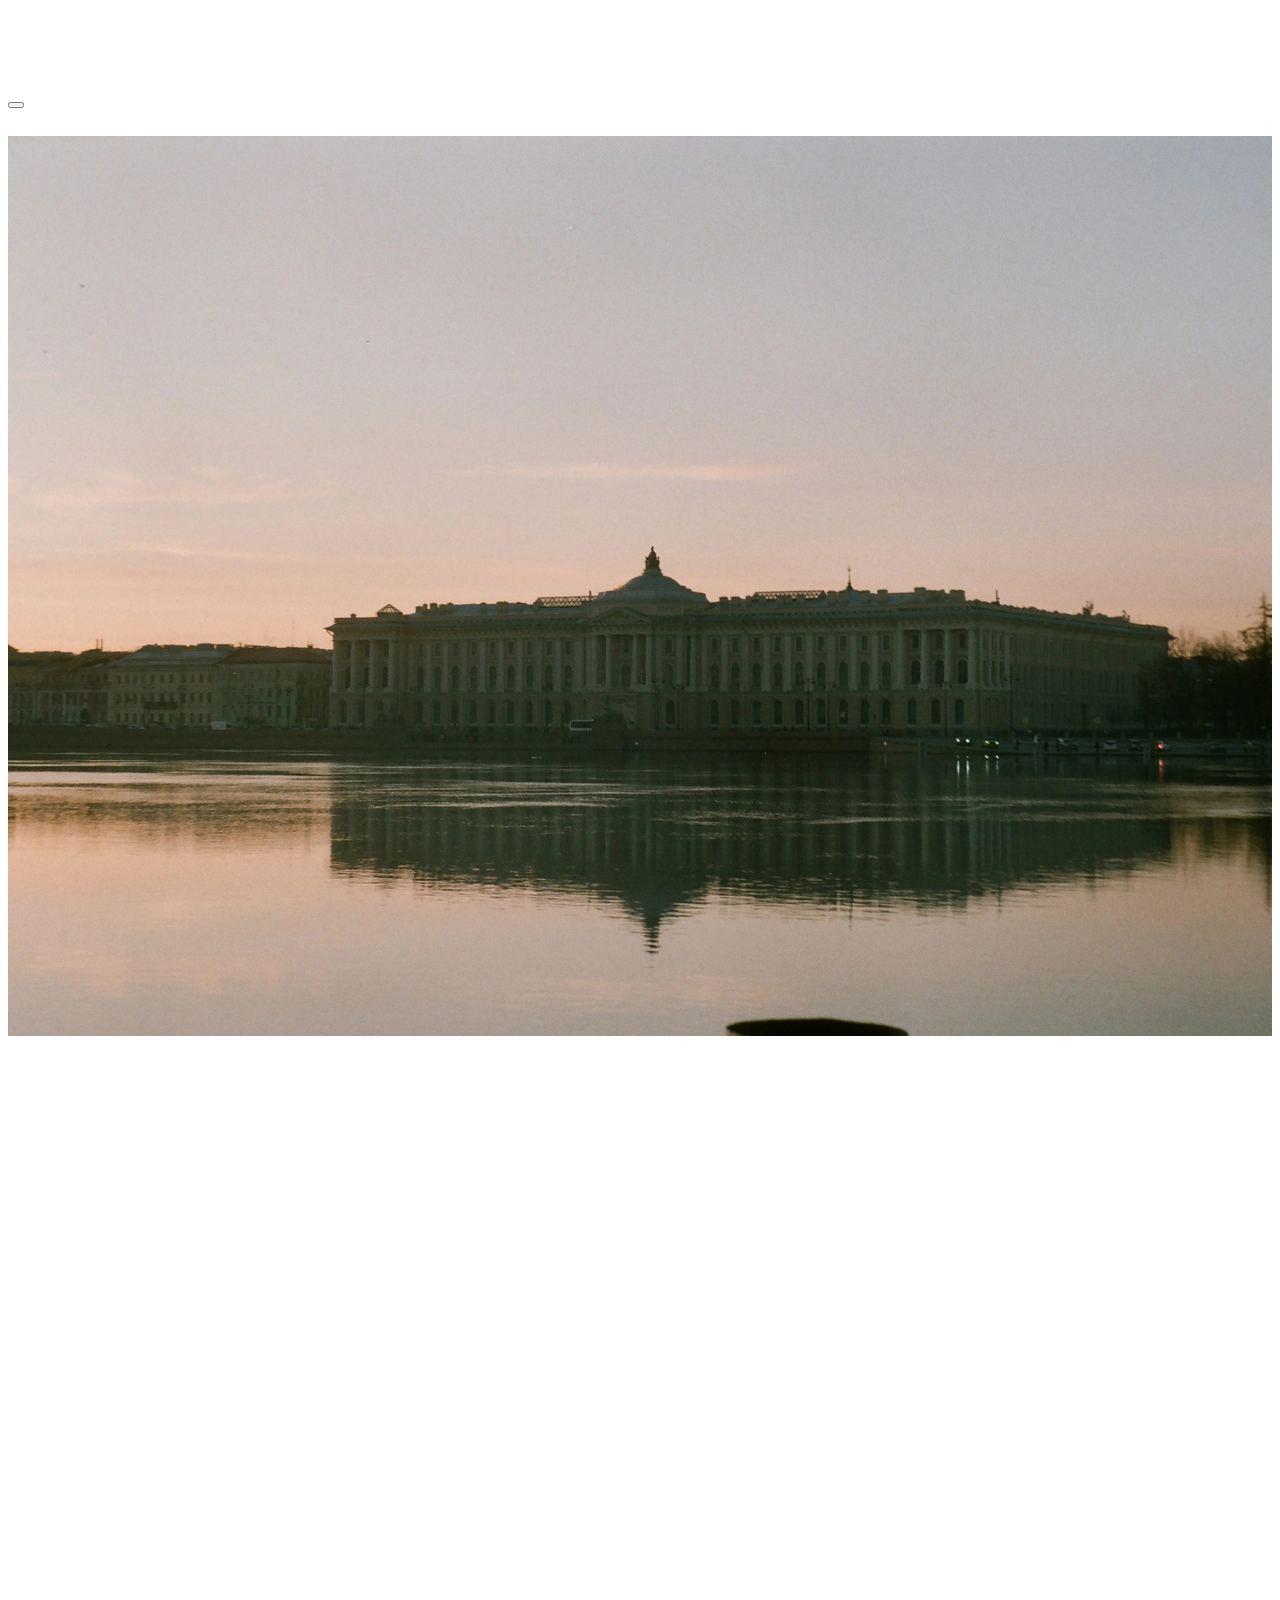
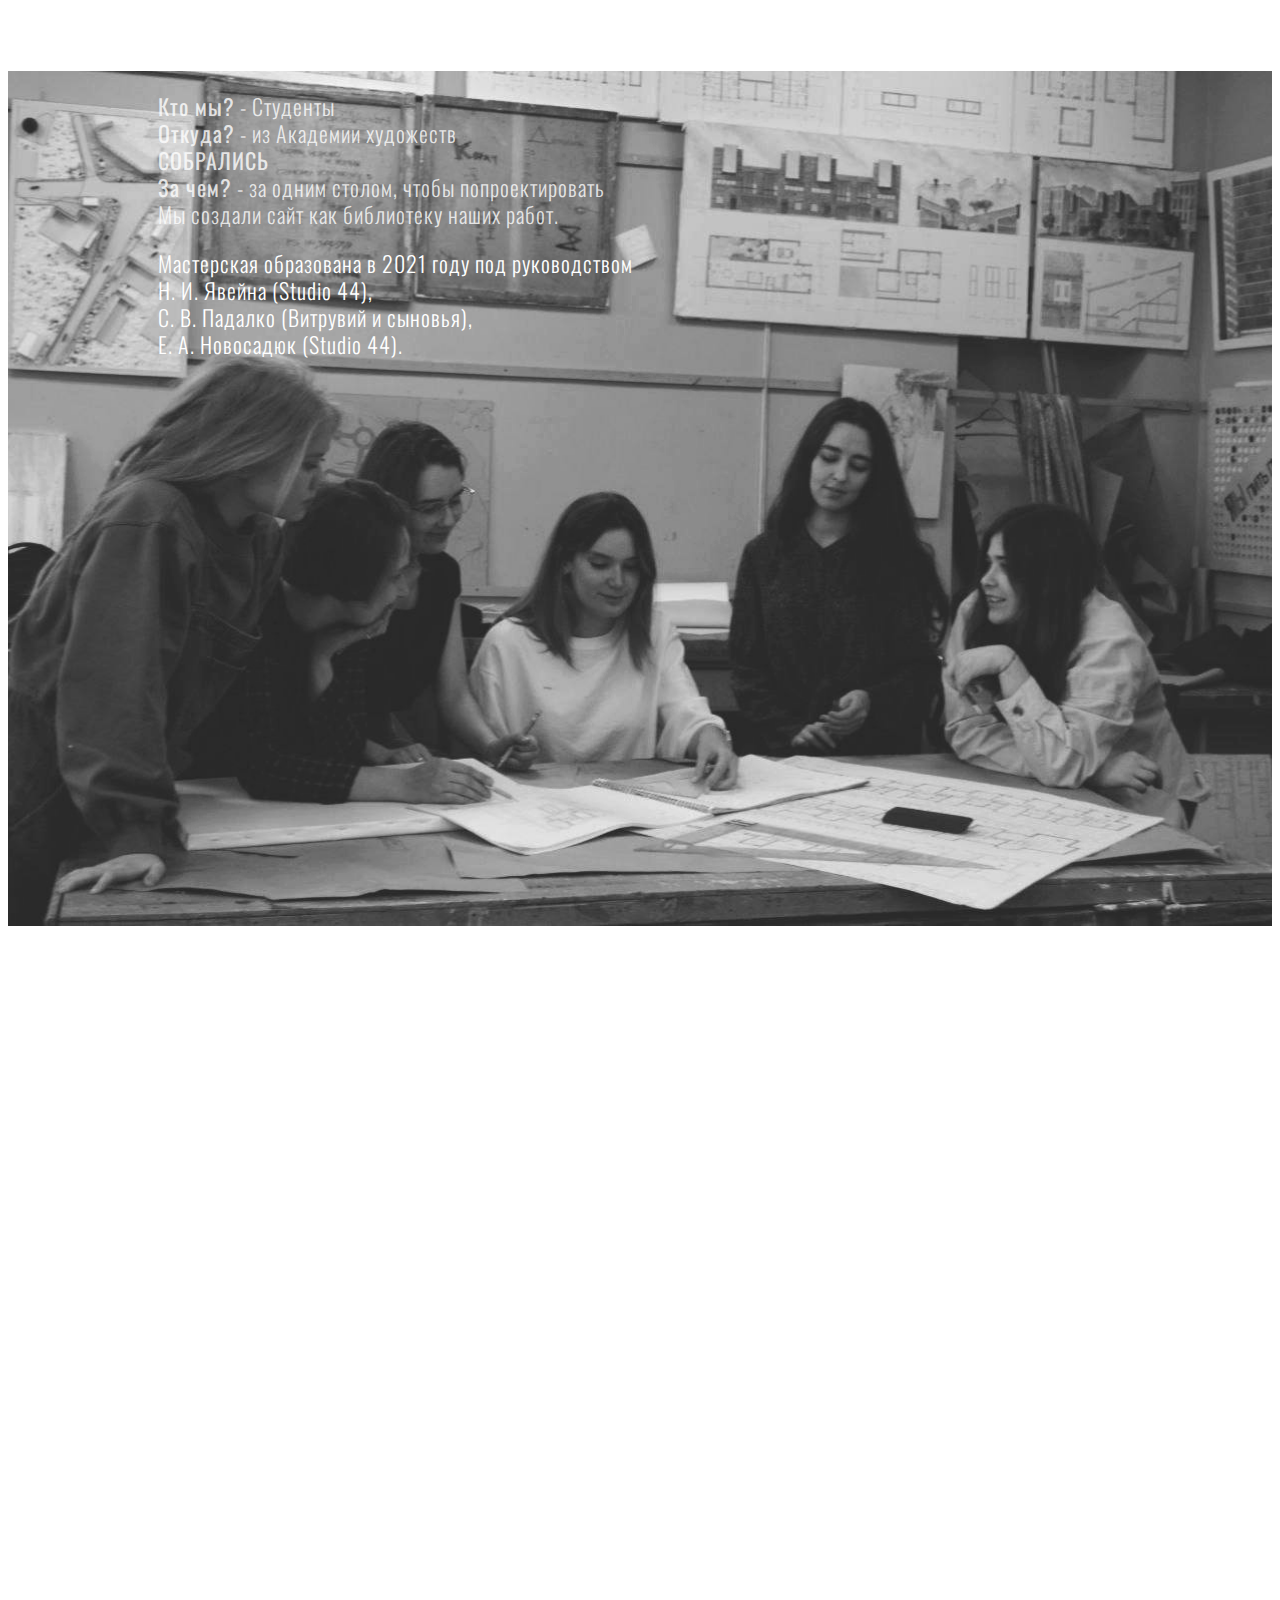
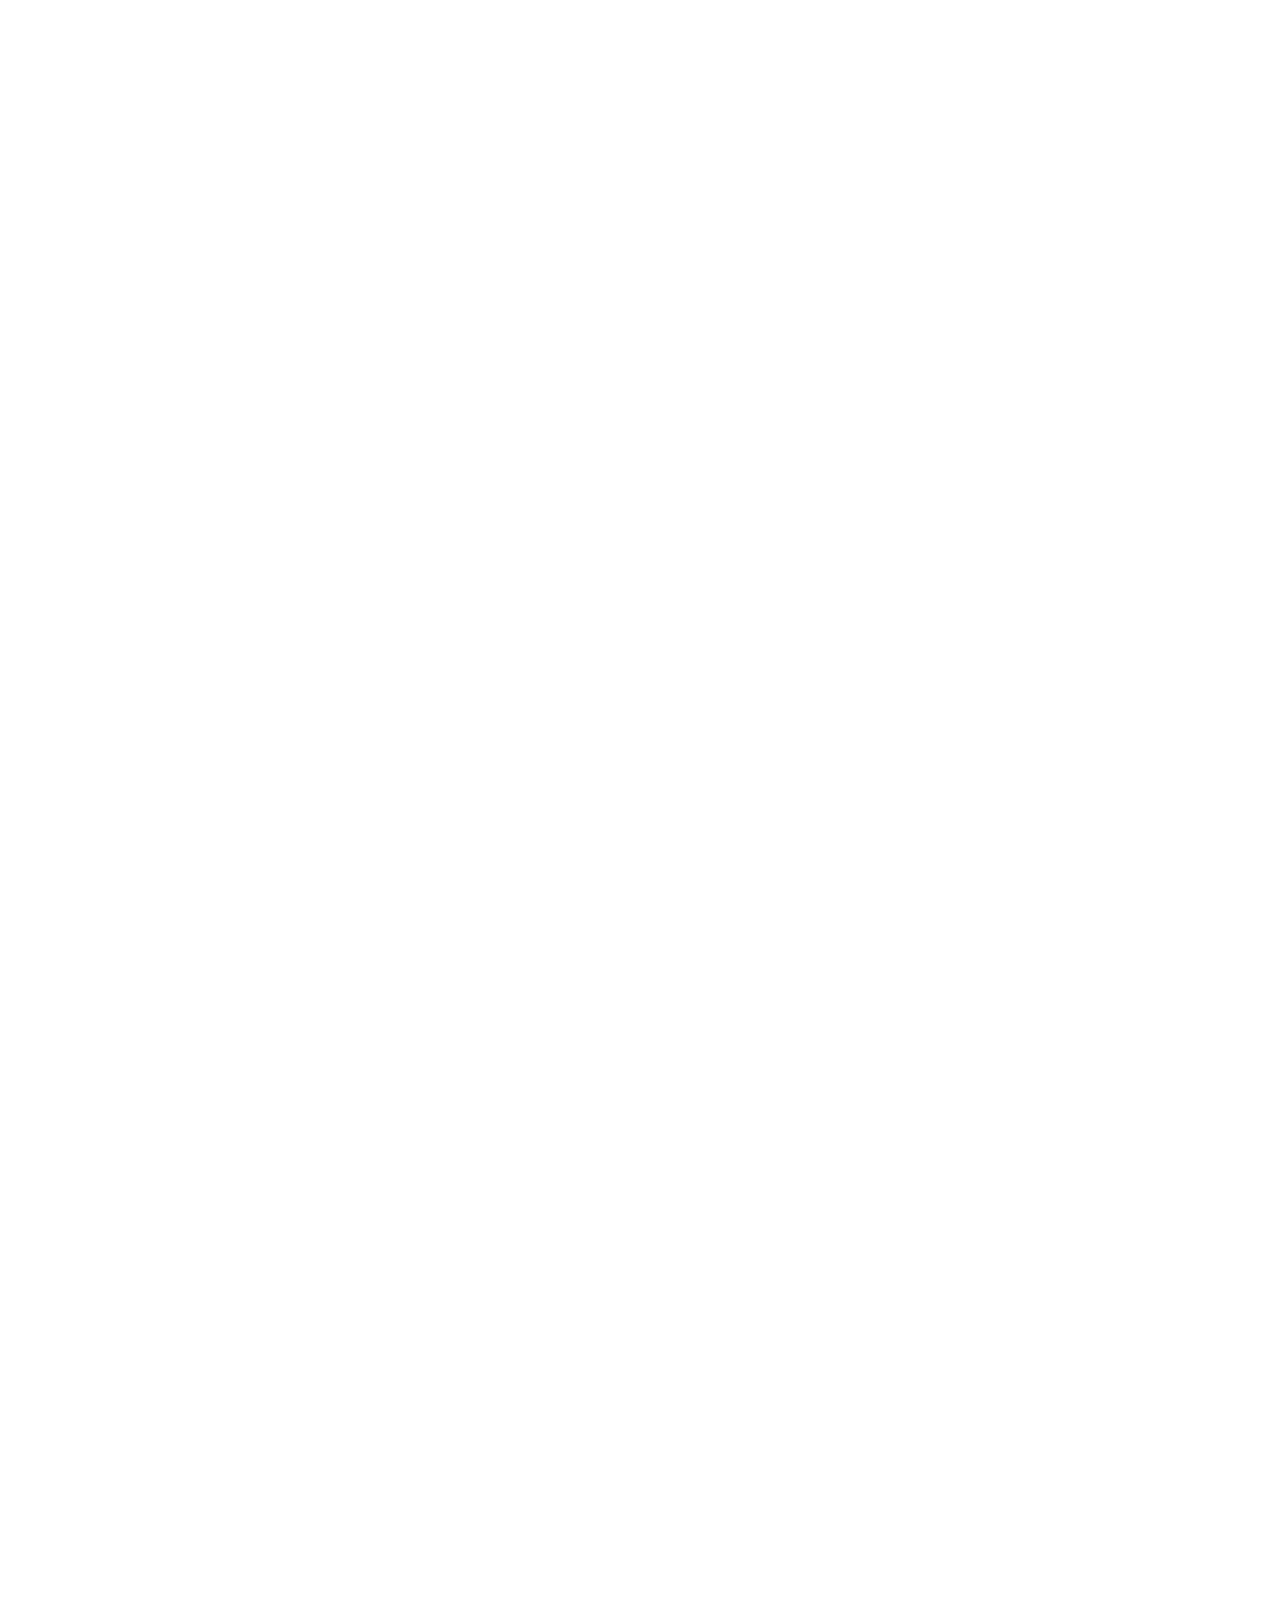
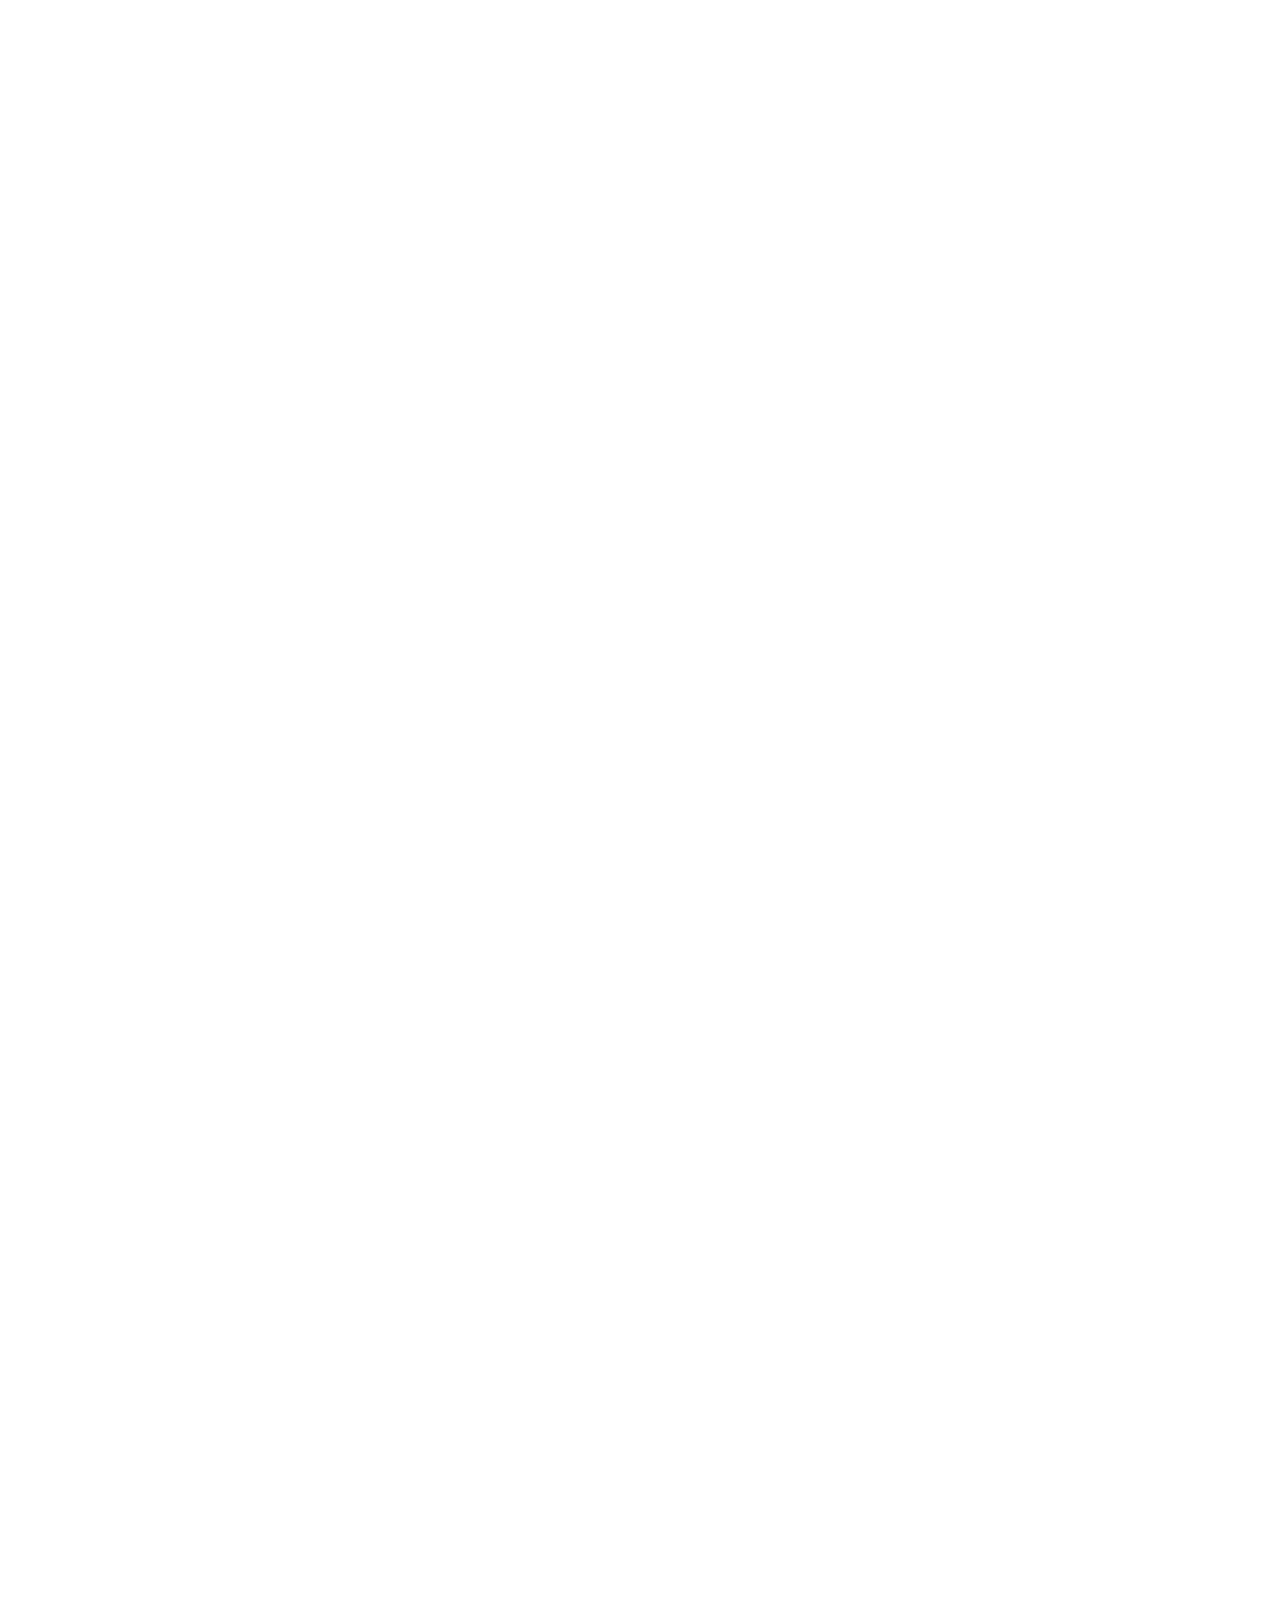
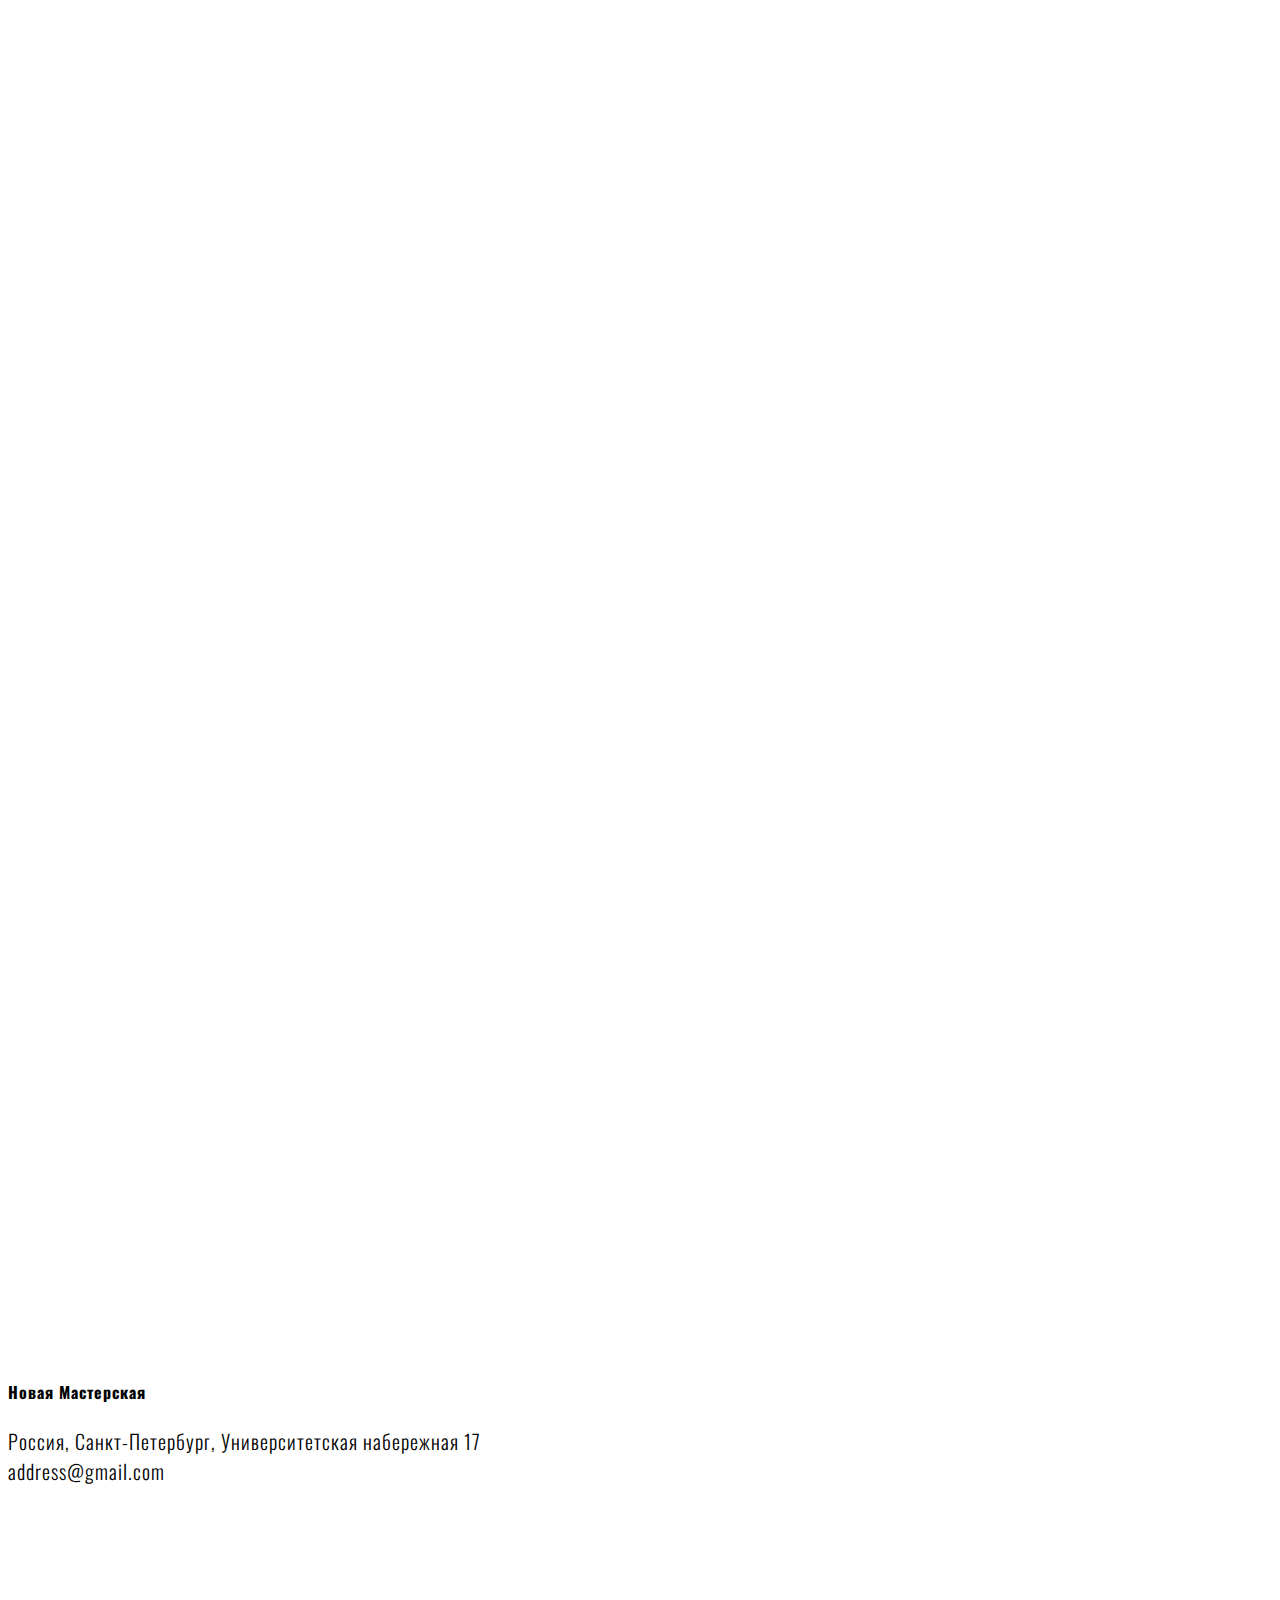
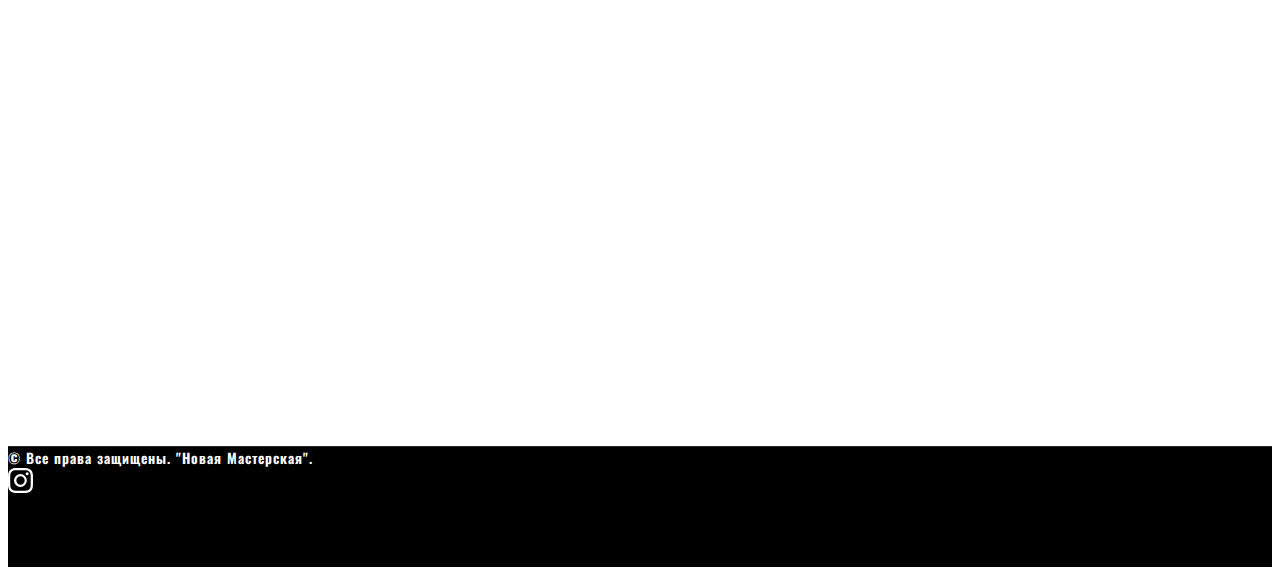
==== commit 4a23825e: "Changed container of about us" ====
--- a/index.html
+++ b/index.html
@@ -153,7 +153,7 @@
                 </div>
             </div>
         </div>
-        <div id="people" class="container mt-5 aos-init aos-animate" data-aos="fade-up">
+        <div id="people" class="container-fluid mt-5 aos-init aos-animate" data-aos="fade-up">
             <div class="row aboutus-container justify-content-center" style="position: relative;">
                 <div class="col-lg-3 col-md-6 aboutus-item gx-5">
                     <div class="aboutus-wrap aos-init aos-animate" data-aos="fade-up">
@@ -354,17 +354,9 @@
                 </div>
                 <div class="col-lg-7 contants-map">
                     <div style="position:relative;overflow:hidden;" class="d-flex justify-content-center">
-                        <a href="https://yandex.ru/maps/org/sankt_peterburgskaya_akademiya_khudozhestv_imeni_ilyi_repina/66407569040/?utm_medium=mapframe&utm_source=maps"
-                            style="color:#eee;font-size:12px;position:absolute;top:0px;">Санкт-Петербургская академия
-                            художеств имени Ильи Репина
-                        </a>
-                        <a href="https://yandex.ru/maps/2/saint-petersburg/category/university_college/184106140/?utm_medium=mapframe&utm_source=maps"
-                            style="color:#eee;font-size:12px;position:absolute;top:14px;">ВУЗ в
-                            Санкт‑Петербурге
-                        </a>
                         <iframe
                             src="https://yandex.ru/map-widget/v1/?um=constructor%3Aca99d862e26154365f6d60e6489d02625d6dcfd394a23fec9993e12fa3329fd4&amp;source=constructor"
-                            height="400" frameborder="0">
+                            height="500" frameborder="0">
                         </iframe>
                     </div>
                 </div>
--- a/templates/css/style.css
+++ b/templates/css/style.css
@@ -1,6 +1,6 @@
 body {
   position: relative;
-  font-family: 'Oswald', sans-serif;
+  font-family: "Oswald", sans-serif;
   font-weight: 300;
   letter-spacing: 1px;
 }
@@ -232,7 +232,7 @@
 }
 #aboutus .bg-image {
   width: 100%;
-  height: 92vh;
+  height: 95vh;
   background-size: cover;
   background-position: bottom;
   background-repeat: no-repeat;
@@ -279,7 +279,13 @@
 .aboutus .aboutus-item .aboutus-wrap img {
   width: 100%;
   object-position: 50% 50%;
-  height: 380px;
+  height: 520px;
+}
+@media (max-width: 576px) {
+  .aboutus .aboutus-item .aboutus-wrap img {
+    height: 380px;
+    object-position: 50% 40%;
+  }
 }
 .aboutus .aboutus-item .aboutus-wrap a {
   color: #000;
@@ -312,15 +318,17 @@
 @media (max-width: 576px) {
   .contacts .contacts-item a,
   p {
-    font-size: 16px;
+    font-size: 15px;
   }
 }
 .contacts iframe {
   width: 100%;
+  height: 400px;
 }
 @media (max-width: 576px) {
   .contacts iframe {
-    width: 90%;
+    width: 95%;
+    height: 400px;
   }
 }
 /*--------------------------------------------------------------
--- a/templates/css/style.css
+++ b/templates/css/style.css
@@ -1,6 +1,6 @@
 body {
   position: relative;
-  font-family: 'Oswald', sans-serif;
+  font-family: "Oswald", sans-serif;
   font-weight: 300;
   letter-spacing: 1px;
 }
@@ -232,7 +232,7 @@
 }
 #aboutus .bg-image {
   width: 100%;
-  height: 92vh;
+  height: 95vh;
   background-size: cover;
   background-position: bottom;
   background-repeat: no-repeat;
@@ -279,7 +279,13 @@
 .aboutus .aboutus-item .aboutus-wrap img {
   width: 100%;
   object-position: 50% 50%;
-  height: 380px;
+  height: 520px;
+}
+@media (max-width: 576px) {
+  .aboutus .aboutus-item .aboutus-wrap img {
+    height: 380px;
+    object-position: 50% 40%;
+  }
 }
 .aboutus .aboutus-item .aboutus-wrap a {
   color: #000;
@@ -312,15 +318,17 @@
 @media (max-width: 576px) {
   .contacts .contacts-item a,
   p {
-    font-size: 16px;
+    font-size: 15px;
   }
 }
 .contacts iframe {
   width: 100%;
+  height: 400px;
 }
 @media (max-width: 576px) {
   .contacts iframe {
-    width: 90%;
+    width: 95%;
+    height: 400px;
   }
 }
 /*--------------------------------------------------------------
--- a/templates/css/style.css
+++ b/templates/css/style.css
@@ -1,6 +1,6 @@
 body {
   position: relative;
-  font-family: 'Oswald', sans-serif;
+  font-family: "Oswald", sans-serif;
   font-weight: 300;
   letter-spacing: 1px;
 }
@@ -232,7 +232,7 @@
 }
 #aboutus .bg-image {
   width: 100%;
-  height: 92vh;
+  height: 95vh;
   background-size: cover;
   background-position: bottom;
   background-repeat: no-repeat;
@@ -279,7 +279,13 @@
 .aboutus .aboutus-item .aboutus-wrap img {
   width: 100%;
   object-position: 50% 50%;
-  height: 380px;
+  height: 520px;
+}
+@media (max-width: 576px) {
+  .aboutus .aboutus-item .aboutus-wrap img {
+    height: 380px;
+    object-position: 50% 40%;
+  }
 }
 .aboutus .aboutus-item .aboutus-wrap a {
   color: #000;
@@ -312,15 +318,17 @@
 @media (max-width: 576px) {
   .contacts .contacts-item a,
   p {
-    font-size: 16px;
+    font-size: 15px;
   }
 }
 .contacts iframe {
   width: 100%;
+  height: 400px;
 }
 @media (max-width: 576px) {
   .contacts iframe {
-    width: 90%;
+    width: 95%;
+    height: 400px;
   }
 }
 /*--------------------------------------------------------------
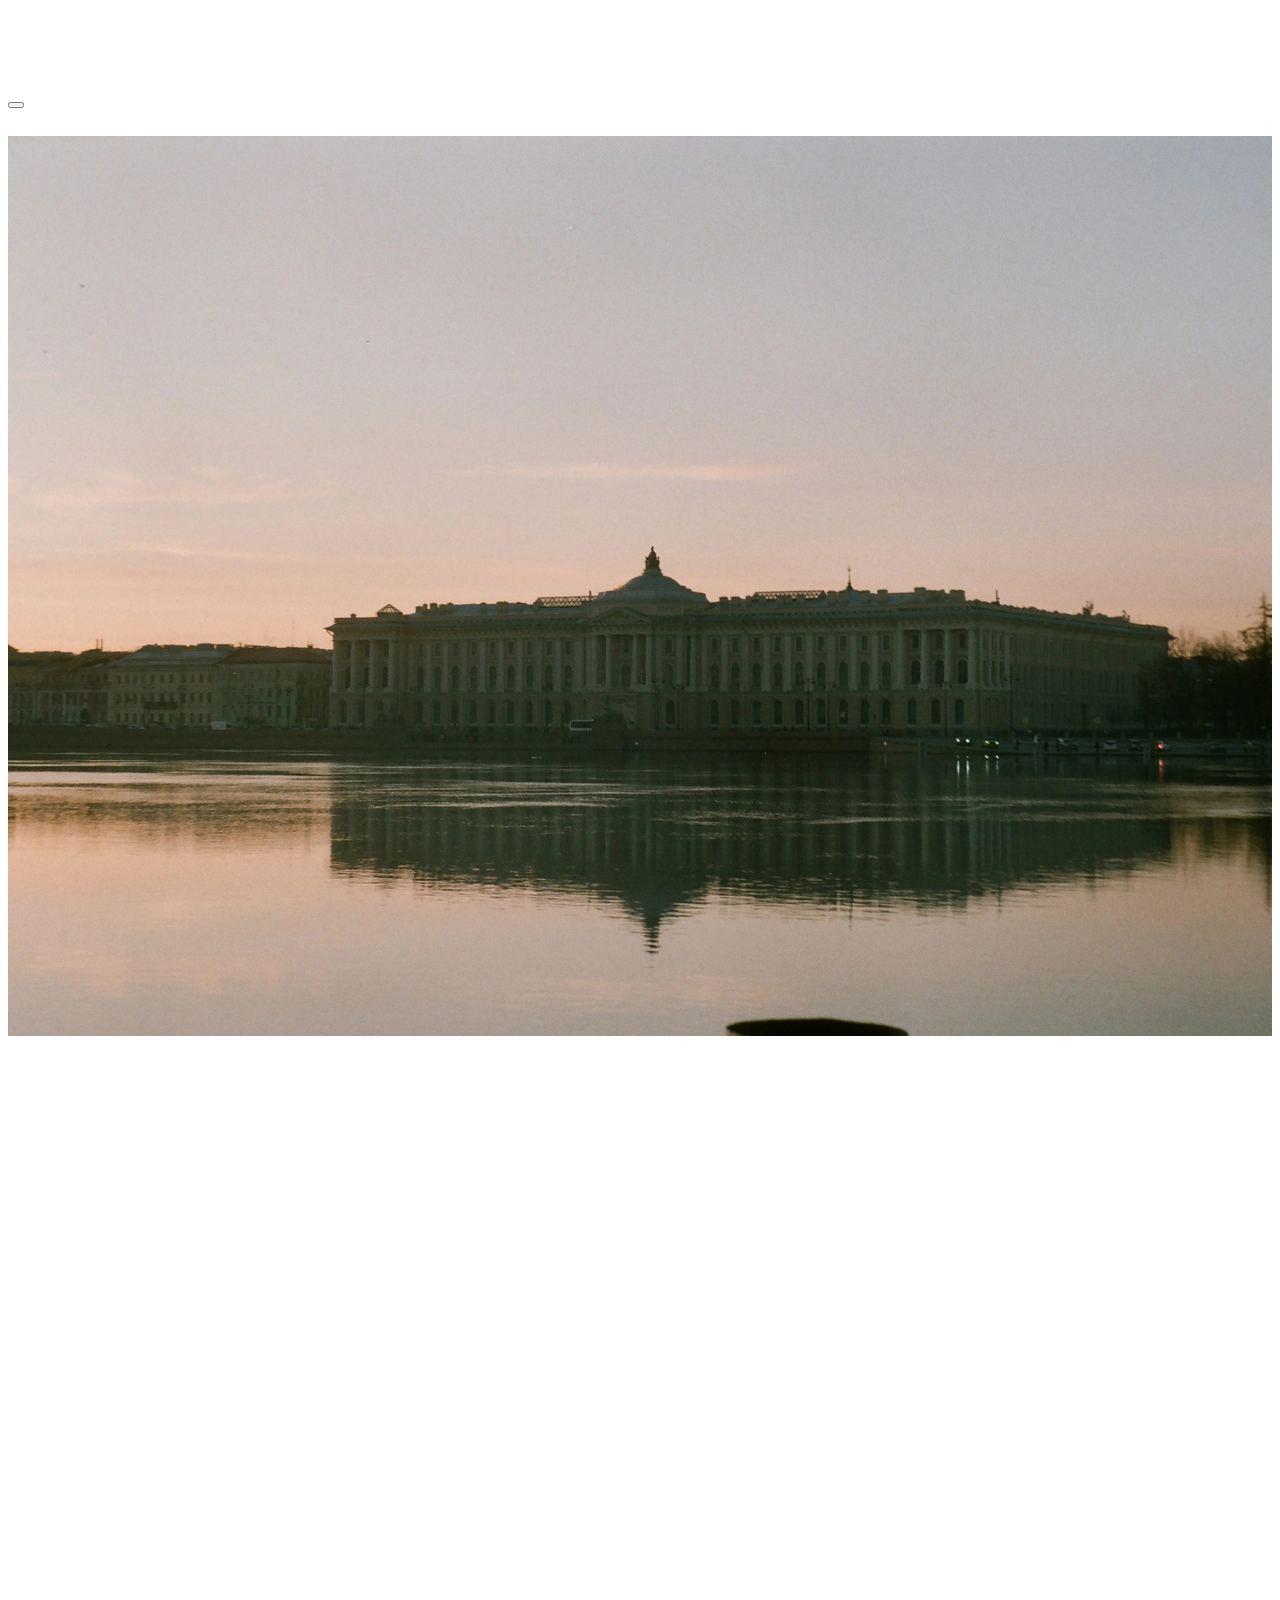
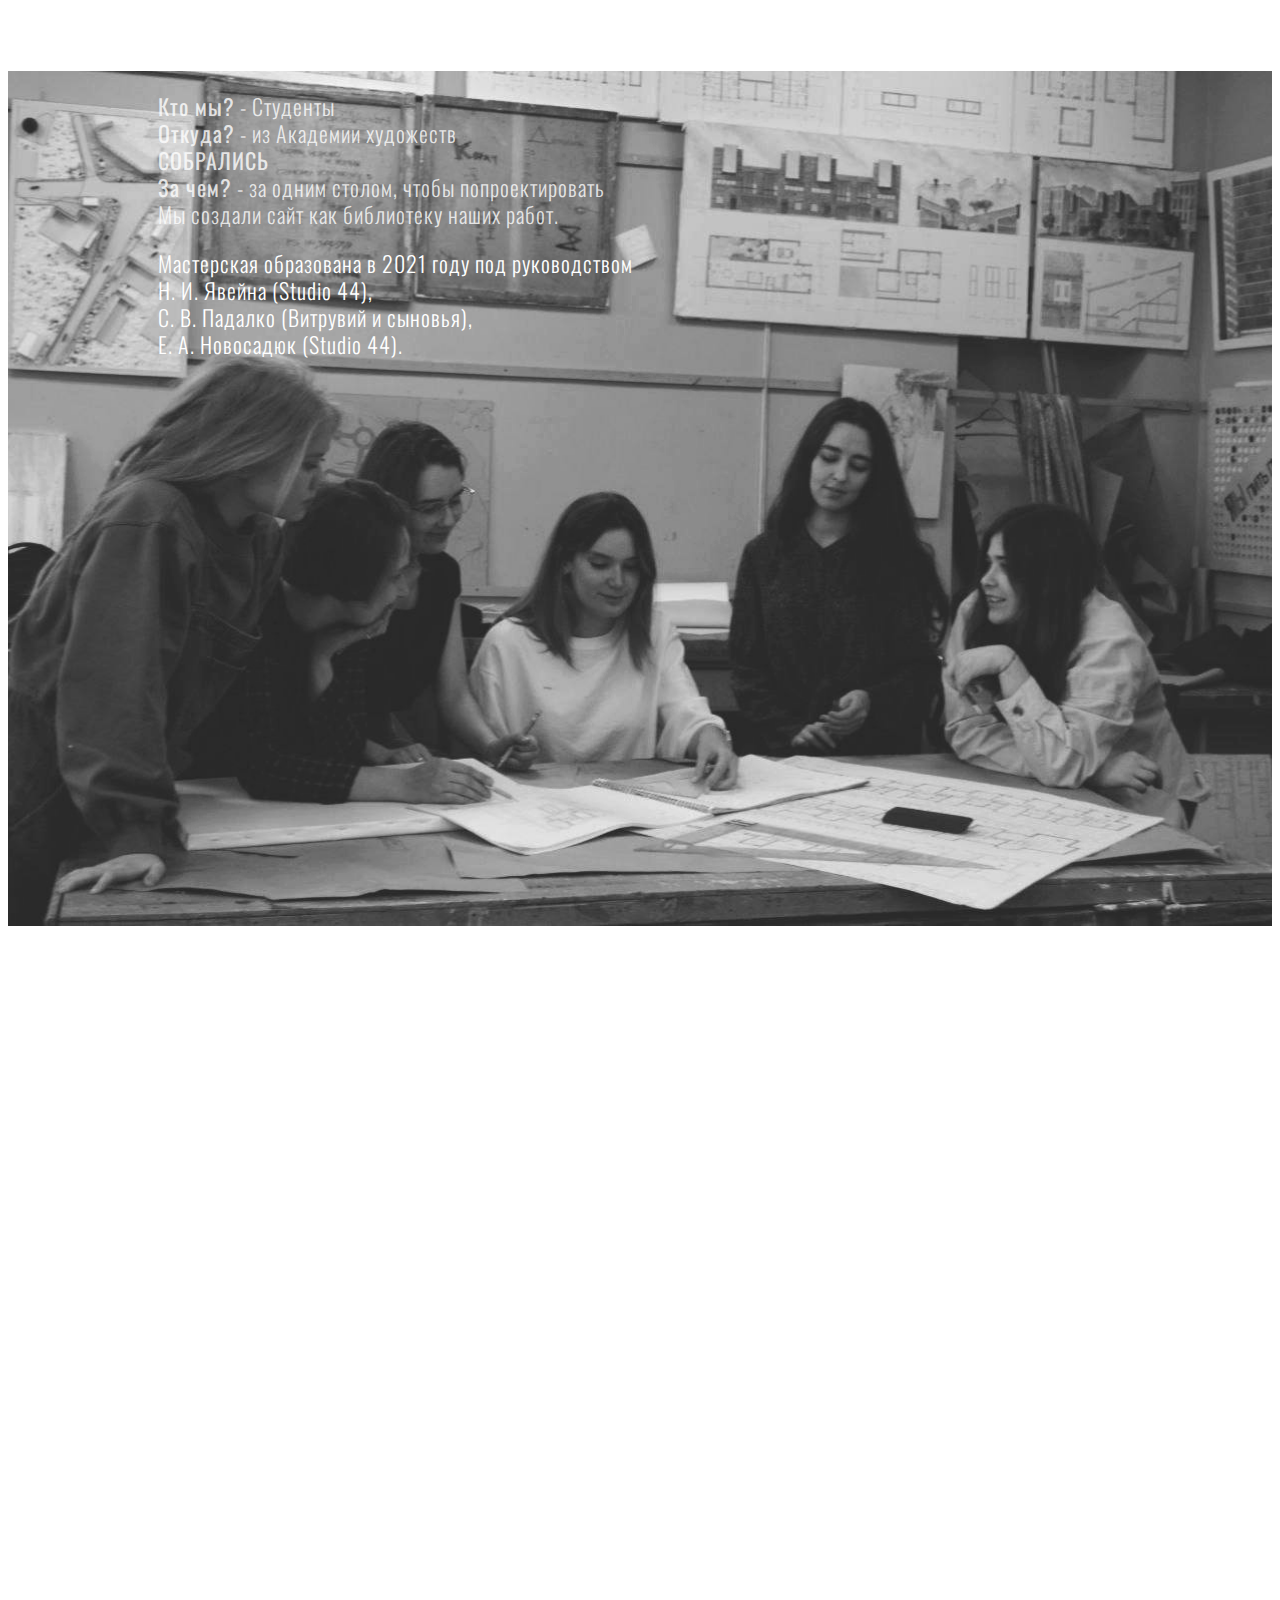
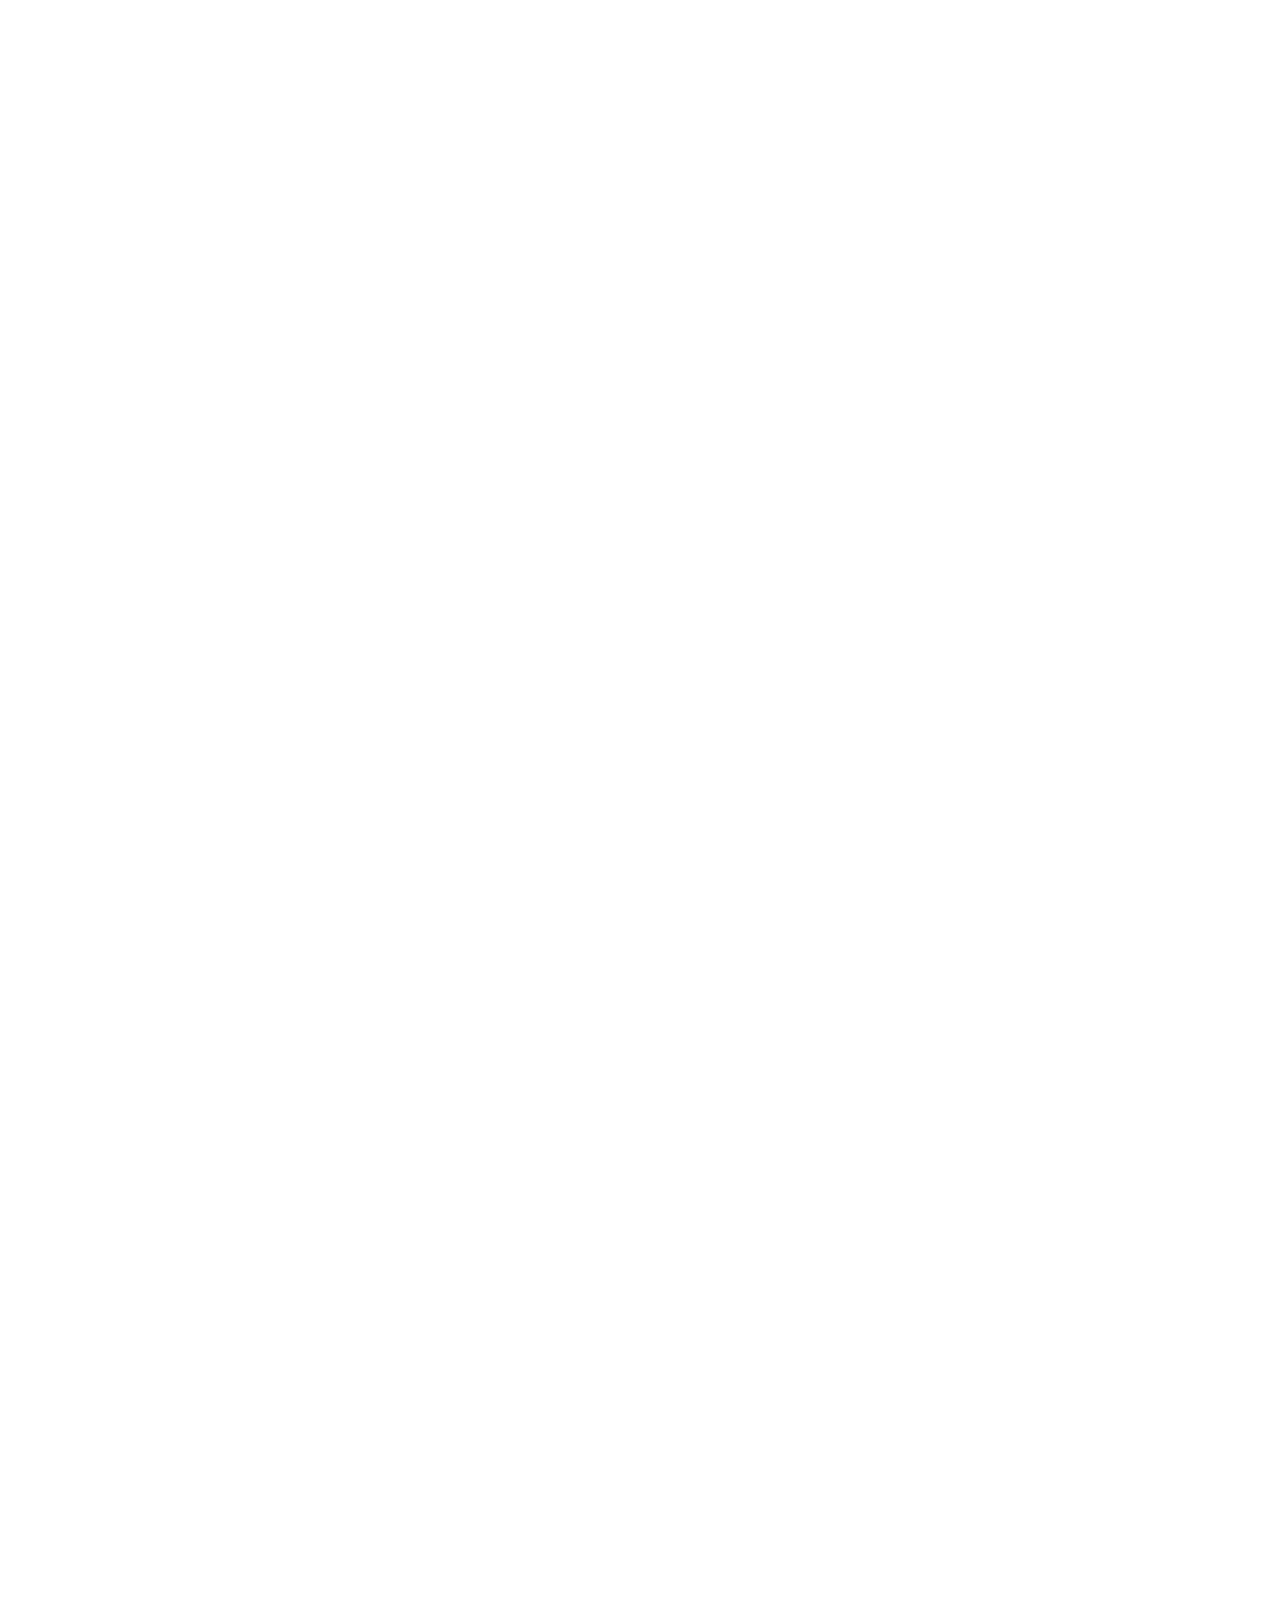
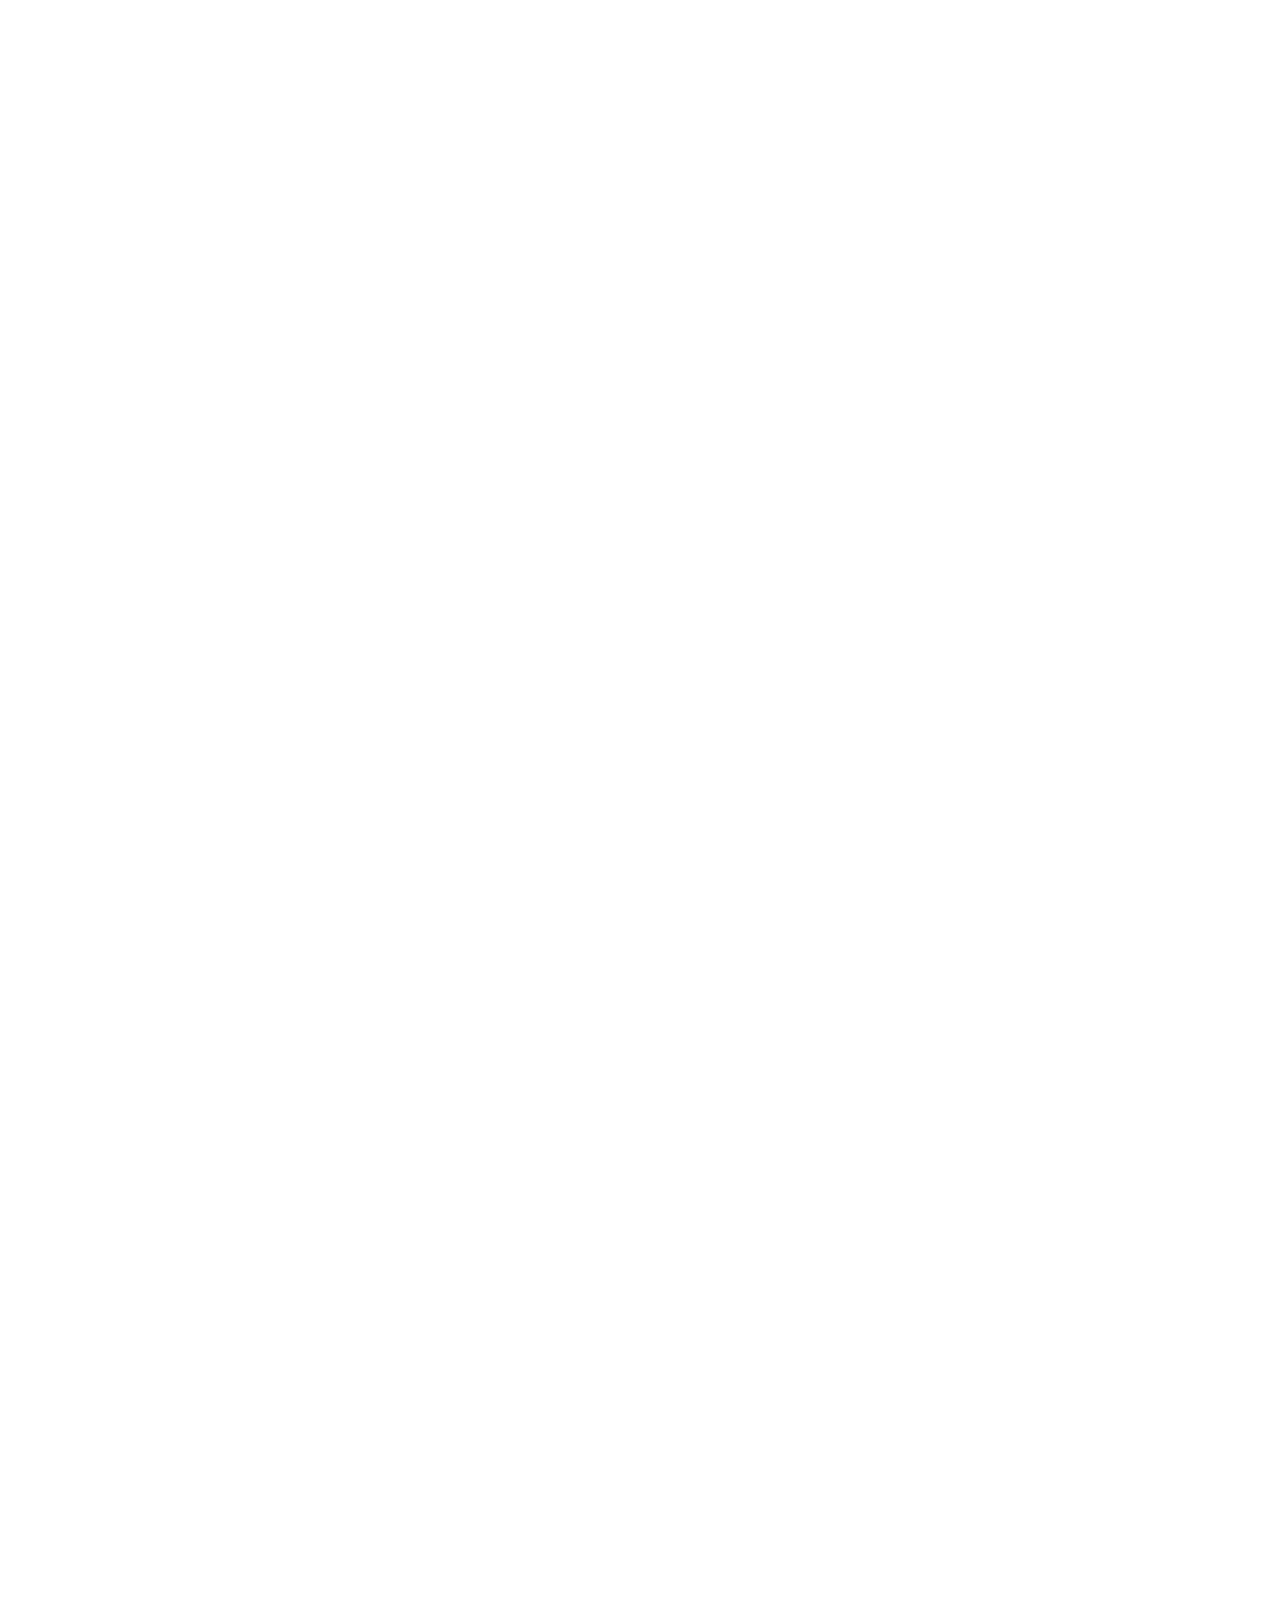
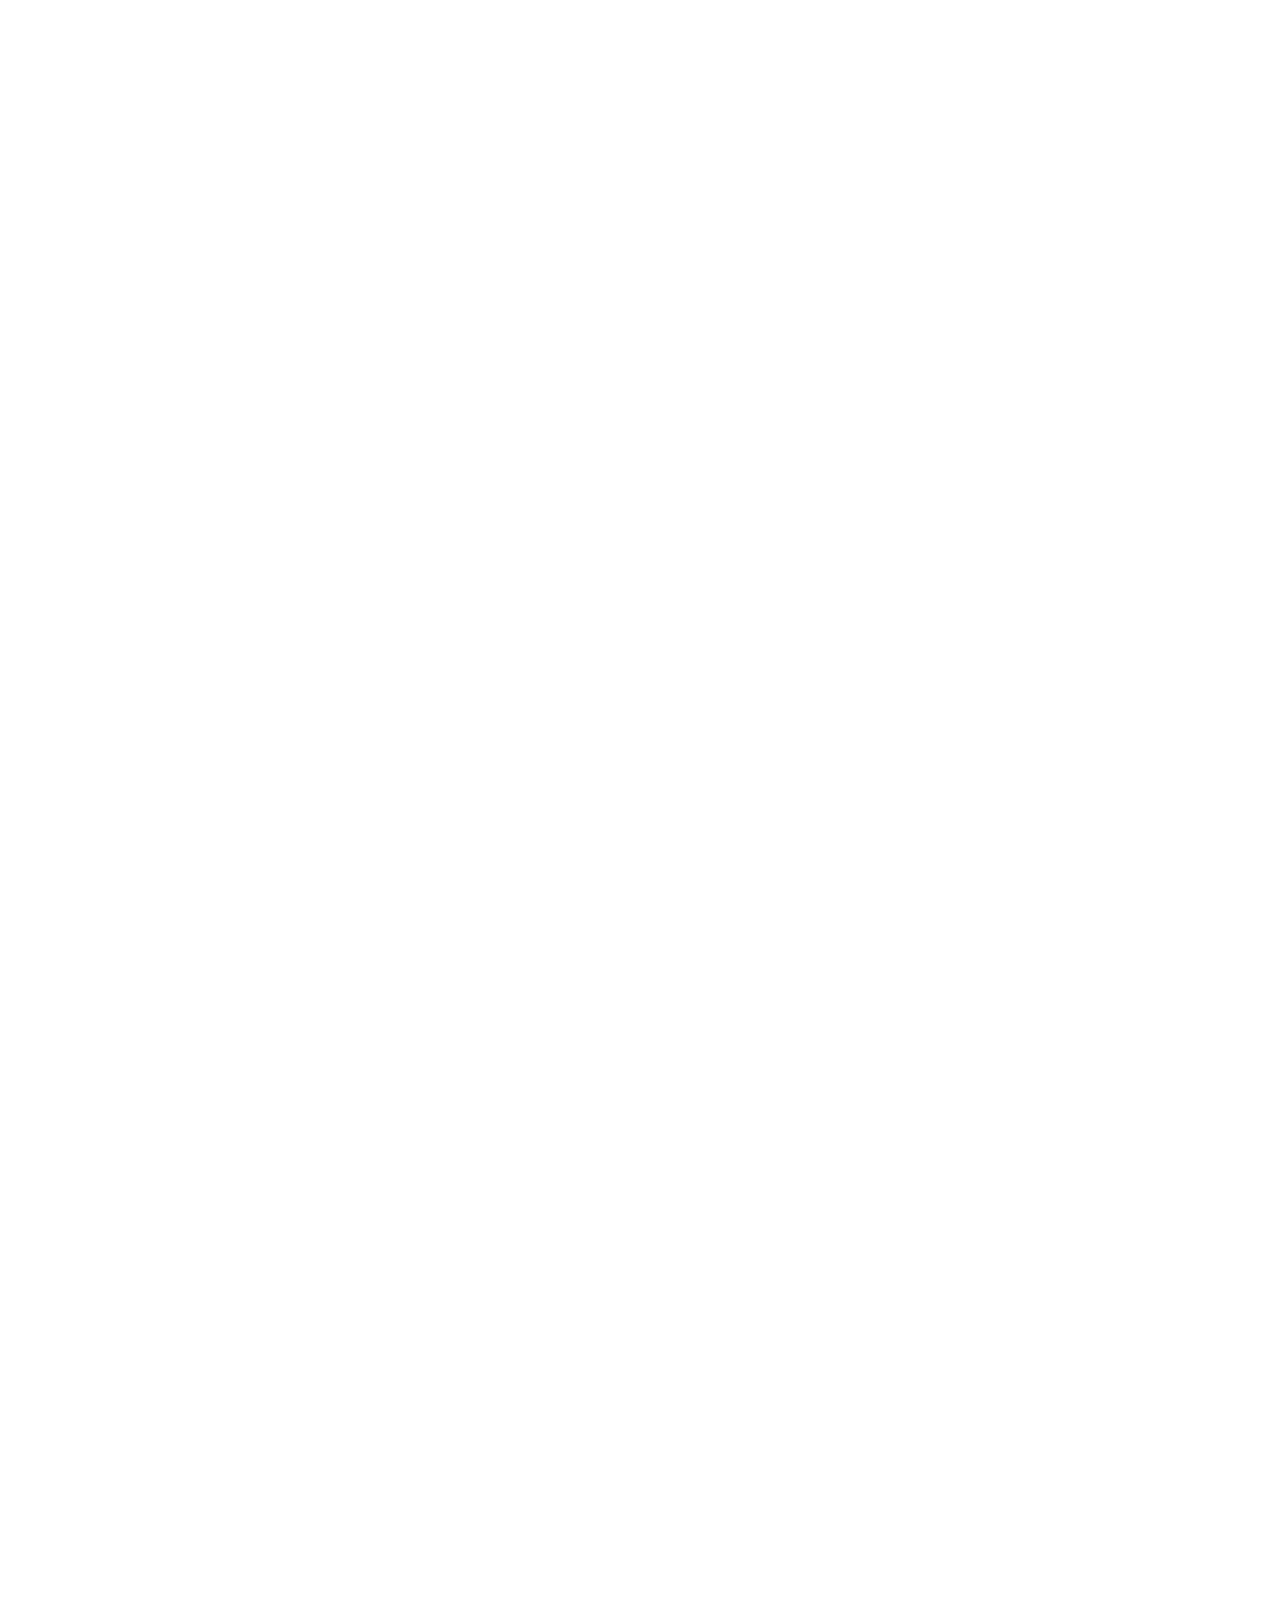
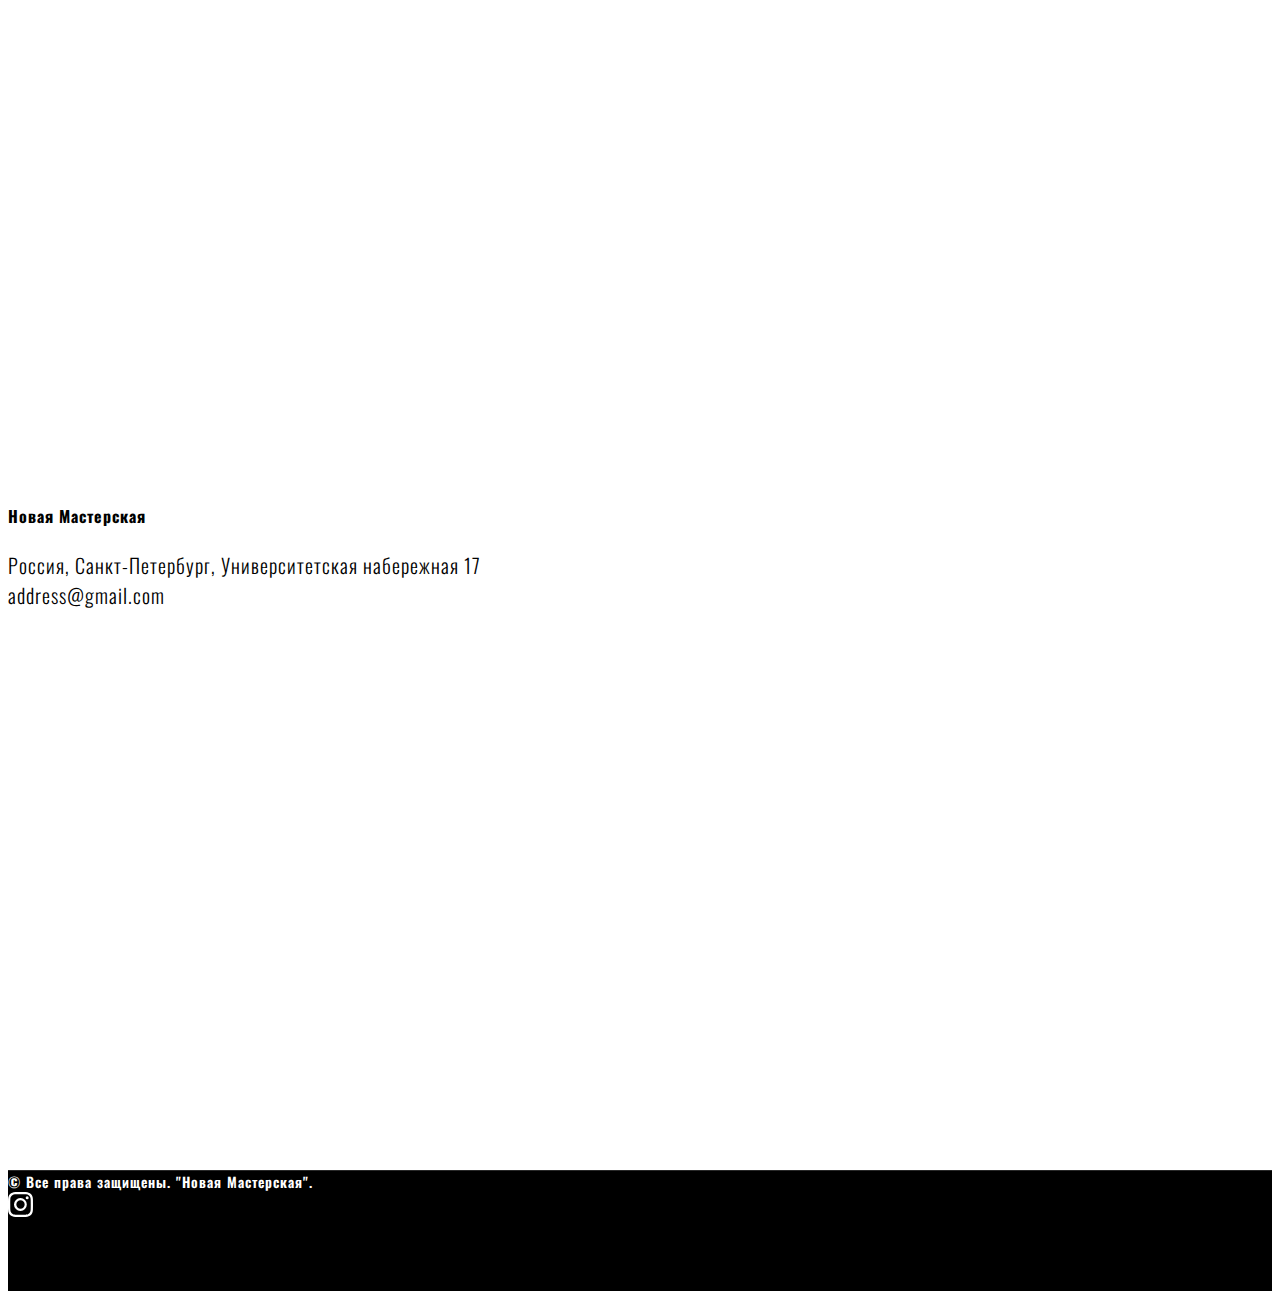
==== commit 709a3947: "Added Polina" ====
--- a/index.html
+++ b/index.html
@@ -5,10 +5,30 @@
     <meta charset="utf-8">
     <meta http-equiv="x-ua-compatible" content="ie=edge">
     <meta name="viewport" content="width=device-width, initial-scale=1">
-    <link rel="icon" href="Logo.svg" type="image/svg+xml">
+    <link rel="icon" href="https://neworkshop.ru/Logo.svg" type="image/svg+xml">
     <title>Новая Мастерская</title>
-    <meta name="description" content="Новая мастерская в Академии художеств имени Репина.">
+    <meta name="description" content="Новая Мастерская">
     <meta name="keywords" content="архитектура, мастерская, проект, академия художеств, репинка, в СПБ, в Петербурге">
+
+    <!-- Yandex.Metrika counter -->
+    <script type="text/javascript">
+        (function (m, e, t, r, i, k, a) {
+            m[i] = m[i] || function () { (m[i].a = m[i].a || []).push(arguments) };
+            m[i].l = 1 * new Date(); k = e.createElement(t), a = e.getElementsByTagName(t)[0], k.async = 1, k.src = r, a.parentNode.insertBefore(k, a)
+        })
+            (window, document, "script", "https://mc.yandex.ru/metrika/tag.js", "ym");
+
+        ym(88404796, "init", {
+            clickmap: true,
+            trackLinks: true,
+            accurateTrackBounce: true,
+            webvisor: true
+        });
+    </script>
+    <noscript>
+        <div><img src="https://mc.yandex.ru/watch/88404796" style="position:absolute; left:-9999px;" alt="" /></div>
+    </noscript>
+    <!-- /Yandex.Metrika counter -->
 
     <meta property="og:type" content="website">
     <meta property="og:url" content="https://myashka.github.io/workshop/">
@@ -46,7 +66,7 @@
         <nav id="navbar" class="navbar navbar-expand-lg navbar-dark">
             <div class="container d-flex align-items-center">
                 <div class="logo me-auto my-1">
-                    <h1><a href="index.html">
+                    <h1><a href="https://neworkshop.ru/">
                             <svg version="1.1" id="logo-svg" xmlns="http://www.w3.org/2000/svg"
                                 xmlns:xlink="http://www.w3.org/1999/xlink" x="0px" y="0px" viewBox="0 0 1000 1000"
                                 style="width: 52px; height: 52px;" xml:space="preserve">
@@ -120,7 +140,7 @@
             <div class="row projects-container" style="position: relative;">
                 <div class="col-lg-4 col-md-6 projects-item" style="left: 0px; top: 0px;">
                     <div class="projects-wrap">
-                        <a href="projects/redalley.html">
+                        <a href="https://neworkshop.ru/projects/redalley">
                             <!-- TODO height of imgs-->
                             <img src="templates/img/redline.jpg" alt="Project 1" class="img-fluid"
                                 style="height: 300px;">
@@ -337,6 +357,32 @@
                         </p>
                     </div>
                 </div>
+                <div class="col-lg-3 col-md-6 aboutus-item gx-5">
+                    <div class="aboutus-wrap aos-init aos-animate" data-aos="fade-up" data-aos-delay="200">
+                        <img src="templates/img/polina.jpg" alt="Miheeva photo">
+                        <h3>Милованова Полина</h3>
+                        <p>Lorem, ipsum dolor. <br>
+                            <a href="mailto: polinamilovan@googlemail.com">
+                                <svg xmlns="http://www.w3.org/2000/svg" width="25" height="25" fill="currentColor"
+                                    class="bi bi-envelope" viewBox="0 0 16 16">
+                                    <path
+                                        d="M0 4a2 2 0 0 1 2-2h12a2 2 0 0 1 2 2v8a2 2 0 0 1-2 2H2a2 2 0 0 1-2-2V4Zm2-1a1 1 0 0 0-1 1v.217l7 4.2 7-4.2V4a1 1 0 0 0-1-1H2Zm13 2.383-4.708 2.825L15 11.105V5.383Zm-.034 6.876-5.64-3.471L8 9.583l-1.326-.795-5.64 3.47A1 1 0 0 0 2 13h12a1 1 0 0 0 .966-.741ZM1 11.105l4.708-2.897L1 5.383v5.722Z" />
+                                </svg>
+                                polinamilovan@googlemail.com
+                            </a>
+                            <br>
+                            <a href="https://instagram.com/fkysimfr/">
+                                <svg xmlns="http://www.w3.org/2000/svg" width="20" height="20" fill="#000"
+                                    style="margin-left: 3px; margin-right: 2px;" class="bi bi-instagram"
+                                    viewBox="0 0 16 16">
+                                    <path
+                                        d="M8 0C5.829 0 5.556.01 4.703.048 3.85.088 3.269.222 2.76.42a3.917 3.917 0 0 0-1.417.923A3.927 3.927 0 0 0 .42 2.76C.222 3.268.087 3.85.048 4.7.01 5.555 0 5.827 0 8.001c0 2.172.01 2.444.048 3.297.04.852.174 1.433.372 1.942.205.526.478.972.923 1.417.444.445.89.719 1.416.923.51.198 1.09.333 1.942.372C5.555 15.99 5.827 16 8 16s2.444-.01 3.298-.048c.851-.04 1.434-.174 1.943-.372a3.916 3.916 0 0 0 1.416-.923c.445-.445.718-.891.923-1.417.197-.509.332-1.09.372-1.942C15.99 10.445 16 10.173 16 8s-.01-2.445-.048-3.299c-.04-.851-.175-1.433-.372-1.941a3.926 3.926 0 0 0-.923-1.417A3.911 3.911 0 0 0 13.24.42c-.51-.198-1.092-.333-1.943-.372C10.443.01 10.172 0 7.998 0h.003zm-.717 1.442h.718c2.136 0 2.389.007 3.232.046.78.035 1.204.166 1.486.275.373.145.64.319.92.599.28.28.453.546.598.92.11.281.24.705.275 1.485.039.843.047 1.096.047 3.231s-.008 2.389-.047 3.232c-.035.78-.166 1.203-.275 1.485a2.47 2.47 0 0 1-.599.919c-.28.28-.546.453-.92.598-.28.11-.704.24-1.485.276-.843.038-1.096.047-3.232.047s-2.39-.009-3.233-.047c-.78-.036-1.203-.166-1.485-.276a2.478 2.478 0 0 1-.92-.598 2.48 2.48 0 0 1-.6-.92c-.109-.281-.24-.705-.275-1.485-.038-.843-.046-1.096-.046-3.233 0-2.136.008-2.388.046-3.231.036-.78.166-1.204.276-1.486.145-.373.319-.64.599-.92.28-.28.546-.453.92-.598.282-.11.705-.24 1.485-.276.738-.034 1.024-.044 2.515-.045v.002zm4.988 1.328a.96.96 0 1 0 0 1.92.96.96 0 0 0 0-1.92zm-4.27 1.122a4.109 4.109 0 1 0 0 8.217 4.109 4.109 0 0 0 0-8.217zm0 1.441a2.667 2.667 0 1 1 0 5.334 2.667 2.667 0 0 1 0-5.334z" />
+                                </svg>
+                                fkysimfr
+                            </a>
+                        </p>
+                    </div>
+                </div>
             </div>
         </div>
     </section>
